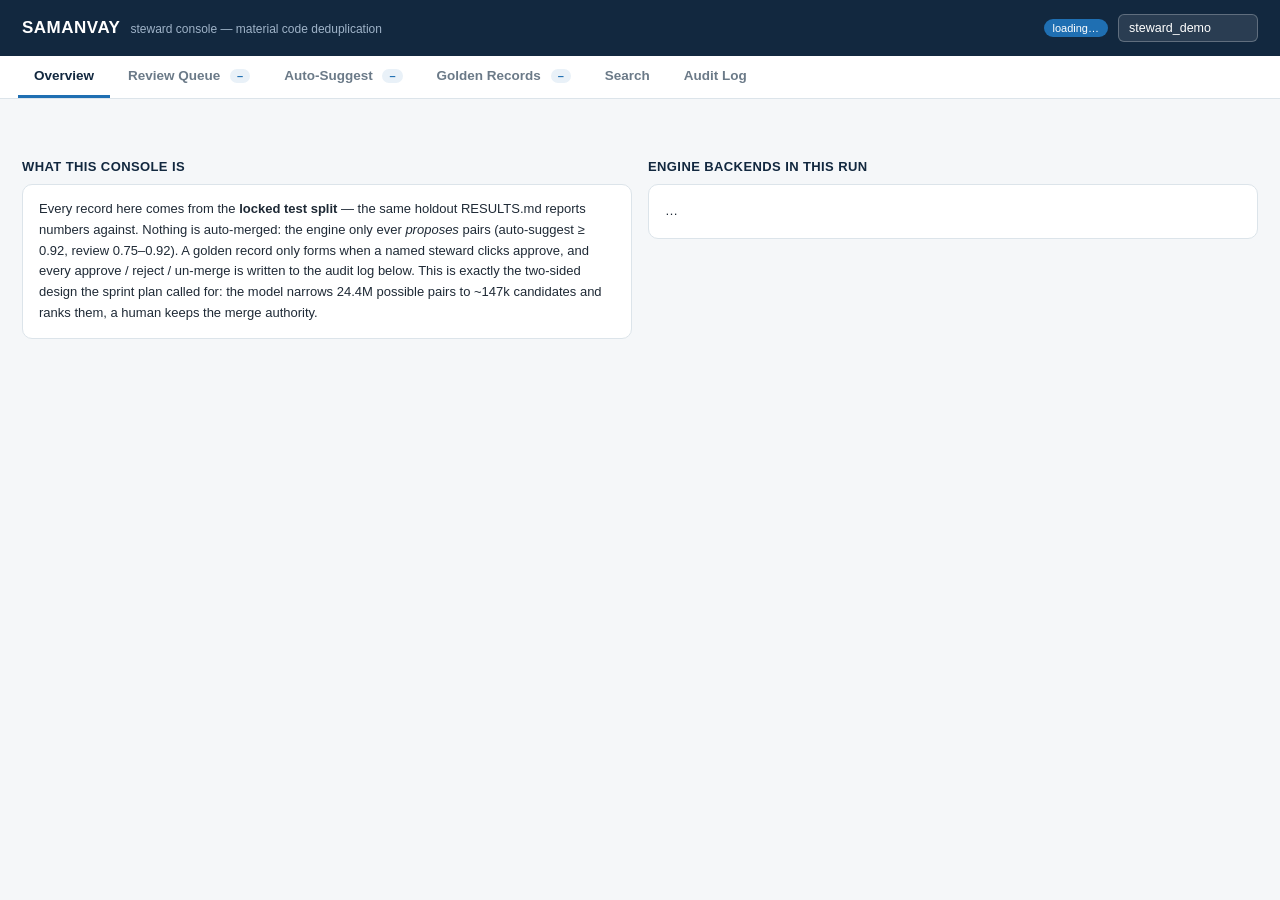
==== api/static/index.html @ e42d10ae "Prototype of AI-Driven Standardization and Harmonization of Material Codes Across CPSEs" ====
<!doctype html>
<html lang="en">
<head>
<meta charset="utf-8">
<meta name="viewport" content="width=device-width, initial-scale=1">
<title>SAMANVAY — Steward Console</title>
<style>
  :root{
    --navy:#12283F; --blue:#1F6FB2; --blue-lt:#E9F1F8;
    --teal:#2A7A87; --teal-lt:#E8F2F3;
    --gold:#C08A2E; --gold-lt:#FAF2E3; --gold-tx:#8A6218;
    --green:#2E7D5B; --green-lt:#E9F3EE;
    --grey:#6B7A88; --grey-lt:#F5F7F9;
    --ink:#1F2A36; --red:#B5473A; --red-lt:#FAEDEB;
    --border:#DCE4EA; --white:#fff;
  }
  *{box-sizing:border-box}
  body{margin:0;background:var(--grey-lt);color:var(--ink);
       font-family:-apple-system,"Segoe UI",Roboto,Helvetica,Arial,sans-serif;font-size:14px}
  header{background:var(--navy);color:#fff;padding:14px 22px;display:flex;
         align-items:center;justify-content:space-between}
  header .brand{display:flex;align-items:baseline;gap:10px}
  header .brand b{font-size:17px;letter-spacing:.5px}
  header .brand span{font-size:12px;color:#9FB3C8}
  header .badge{font-size:11px;background:#1F6FB2;padding:3px 9px;border-radius:10px}
  nav{display:flex;gap:2px;background:#fff;border-bottom:1px solid var(--border);
      padding:0 18px;overflow-x:auto}
  nav button{border:none;background:none;padding:12px 16px;font-size:13.5px;font-weight:600;
             color:var(--grey);cursor:pointer;border-bottom:3px solid transparent;white-space:nowrap}
  nav button.active{color:var(--navy);border-bottom-color:var(--blue)}
  nav button .n{display:inline-block;margin-left:6px;background:var(--blue-lt);color:var(--blue);
                border-radius:9px;padding:1px 7px;font-size:11px;font-weight:700}
  main{padding:20px 22px;max-width:1280px;margin:0 auto}
  .panel{display:none}
  .panel.active{display:block}
  .cards{display:grid;grid-template-columns:repeat(auto-fit,minmax(180px,1fr));gap:12px;margin-bottom:18px}
  .card{background:#fff;border:1px solid var(--border);border-radius:10px;padding:14px 16px}
  .card .k{font-size:11.5px;color:var(--grey);text-transform:uppercase;letter-spacing:.4px;margin-bottom:6px}
  .card .v{font-size:22px;font-weight:700;color:var(--navy)}
  .card .sub{font-size:11.5px;color:var(--grey);margin-top:3px}
  .section-title{font-size:13px;font-weight:700;color:var(--navy);text-transform:uppercase;
                 letter-spacing:.4px;margin:22px 0 10px}
  table{width:100%;border-collapse:collapse;background:#fff;border:1px solid var(--border);
        border-radius:10px;overflow:hidden}
  th{text-align:left;font-size:11px;text-transform:uppercase;color:var(--grey);
     background:var(--grey-lt);padding:9px 12px;border-bottom:1px solid var(--border)}
  td{padding:10px 12px;border-bottom:1px solid var(--border);font-size:13px;vertical-align:top}
  tr:last-child td{border-bottom:none}
  tr:hover td{background:#FAFCFE}
  .mono{font-family:"SF Mono",Consolas,monospace;font-size:12px}
  .pill{display:inline-block;padding:2px 9px;border-radius:9px;font-size:11px;font-weight:700}
  .pill.review{background:var(--gold-lt);color:var(--gold-tx)}
  .pill.auto{background:var(--blue-lt);color:var(--blue)}
  .pill.vetoed{background:var(--red-lt);color:var(--red)}
  .pill.approve{background:var(--green-lt);color:var(--green)}
  .pill.reject{background:var(--red-lt);color:var(--red)}
  .pill.unmerge{background:var(--gold-lt);color:var(--gold-tx)}
  .btn{border:none;border-radius:6px;padding:7px 13px;font-size:12.5px;font-weight:700;
       cursor:pointer;margin-right:6px}
  .btn.approve{background:var(--green);color:#fff}
  .btn.reject{background:var(--red);color:#fff}
  .btn.ghost{background:#fff;border:1px solid var(--border);color:var(--navy)}
  .btn.small{padding:4px 9px;font-size:11.5px}
  .btn:disabled{opacity:.45;cursor:default}
  .row{display:flex;gap:16px;flex-wrap:wrap}
  .col{flex:1;min-width:280px}
  .empty{padding:30px;text-align:center;color:var(--grey);font-size:13px;background:#fff;
         border:1px dashed var(--border);border-radius:10px}
  .searchbar{display:flex;gap:8px;margin-bottom:16px}
  .searchbar input{flex:1;padding:10px 14px;border:1px solid var(--border);border-radius:8px;font-size:14px}
  .searchbar button{padding:10px 18px;border:none;border-radius:8px;background:var(--blue);
                    color:#fff;font-weight:700;cursor:pointer}
  .modal-bg{display:none;position:fixed;inset:0;background:rgba(18,40,63,.45);z-index:50;
            align-items:flex-start;justify-content:center;padding:4vh 16px;overflow-y:auto}
  .modal-bg.open{display:flex}
  .modal{background:#fff;border-radius:12px;max-width:720px;width:100%;padding:22px 26px;margin-top:2vh}
  .modal h3{margin:0 0 4px;color:var(--navy)}
  .modal .close{float:right;cursor:pointer;color:var(--grey);font-size:20px;line-height:1}
  .sig-row{display:flex;justify-content:space-between;padding:6px 0;border-bottom:1px solid var(--border);font-size:13px}
  .attr-row{display:flex;justify-content:space-between;padding:5px 0;font-size:12.5px}
  .attr-row .k{font-family:monospace;color:var(--grey)}
  .attr-row.match .v{color:var(--green)}
  .attr-row.mismatch .v{color:var(--red)}
  .attr-row.unknown .v{color:var(--grey)}
  .desc-pair{background:var(--grey-lt);border-radius:8px;padding:10px 12px;margin:10px 0;font-size:12.5px}
  .desc-pair div{margin:3px 0}
  .toast{position:fixed;bottom:20px;right:20px;background:var(--navy);color:#fff;padding:10px 18px;
         border-radius:8px;font-size:13px;z-index:100;opacity:0;transition:opacity .2s}
  .toast.show{opacity:1}
  .pager{display:flex;gap:8px;justify-content:center;margin-top:12px}
  .note-field{width:100%;padding:8px 10px;border:1px solid var(--border);border-radius:6px;
              font-size:12.5px;margin-top:8px;font-family:inherit}
  .foot{color:var(--grey);font-size:11.5px;margin-top:4px}
  .steward-input{padding:6px 10px;border:1px solid var(--border);border-radius:6px;font-size:12.5px;width:140px}
  .hint{color:var(--grey);font-size:12px;margin-bottom:10px}
</style>
</head>
<body>

<header>
  <div class="brand"><b>SAMANVAY</b><span>steward console — material code deduplication</span></div>
  <div style="display:flex;align-items:center;gap:10px">
    <span class="badge" id="engineBadge">loading…</span>
    <input class="steward-input" id="stewardName" placeholder="your name" value="steward_demo"
           style="background:rgba(255,255,255,.1);border-color:rgba(255,255,255,.25);color:#fff">
  </div>
</header>

<nav>
  <button data-p="overview" class="active">Overview</button>
  <button data-p="queue">Review Queue <span class="n" id="nQueue">–</span></button>
  <button data-p="auto">Auto-Suggest <span class="n" id="nAuto">–</span></button>
  <button data-p="groups">Golden Records <span class="n" id="nGroups">–</span></button>
  <button data-p="search">Search</button>
  <button data-p="audit">Audit Log</button>
</nav>

<main>

  <!-- OVERVIEW -->
  <div class="panel active" id="p-overview">
    <div class="cards" id="overviewCards"></div>
    <div class="row">
      <div class="col">
        <div class="section-title">What this console is</div>
        <div class="card" style="font-size:13px;line-height:1.6">
          Every record here comes from the <b>locked test split</b> — the same holdout
          RESULTS.md reports numbers against. Nothing is auto-merged: the engine only ever
          <i>proposes</i> pairs (auto-suggest ≥ 0.92, review 0.75–0.92). A golden record only
          forms when a named steward clicks approve, and every approve / reject / un-merge is
          written to the audit log below. This is exactly the two-sided design the sprint plan
          called for: the model narrows 24.4M possible pairs to ~147k candidates and ranks them,
          a human keeps the merge authority.
        </div>
      </div>
      <div class="col">
        <div class="section-title">Engine backends in this run</div>
        <div class="card" style="font-size:13px;line-height:1.9" id="engineCard">…</div>
      </div>
    </div>
  </div>

  <!-- QUEUE -->
  <div class="panel" id="p-queue">
    <div class="section-title">Steward review queue — score in the 0.75–0.92 band</div>
    <div class="hint">Sorted highest score first. Approve merges the pair into a golden record; reject marks it a confirmed non-match.</div>
    <div id="queueList"></div>
    <div class="pager"><button class="btn ghost small" id="queueMore">Load more</button></div>
  </div>

  <!-- AUTO SUGGEST -->
  <div class="panel" id="p-auto">
    <div class="section-title">Auto-suggested pairs — score ≥ 0.92</div>
    <div class="hint">Pre-ranked by the engine as high-confidence. Still needs a steward's sign-off before it becomes a golden record — nothing here has merged itself.</div>
    <div id="autoList"></div>
    <div class="pager"><button class="btn ghost small" id="autoMore">Load more</button></div>
  </div>

  <!-- GROUPS -->
  <div class="panel" id="p-groups">
    <div class="section-title">Golden records formed so far</div>
    <div class="hint">Every group here exists only because a steward approved every edge connecting it. Click a member to split it back out (un-merge).</div>
    <div id="groupsList"></div>
  </div>

  <!-- SEARCH -->
  <div class="panel" id="p-search">
    <div class="section-title">Live search — same engine, arbitrary query</div>
    <div class="searchbar">
      <input id="searchInput" placeholder='try "hex bolt 12mm stainless" or "ball valve 2 inch 600"'>
      <button id="searchBtn">Search</button>
    </div>
    <div id="searchMeta" class="hint"></div>
    <div id="searchResults"></div>
  </div>

  <!-- AUDIT -->
  <div class="panel" id="p-audit">
    <div class="section-title">Audit log</div>
    <div class="hint">Append-only. Every approve / reject / un-merge a steward makes, in this session.</div>
    <div id="auditList"></div>
  </div>

</main>

<div class="modal-bg" id="modalBg">
  <div class="modal">
    <span class="close" id="modalClose">&times;</span>
    <div id="modalBody">…</div>
  </div>
</div>
<div class="toast" id="toast"></div>

<script>
const API = '';
let queueOffset = 0, autoOffset = 0;
const PAGE = 15;

function toast(msg){
  const t = document.getElementById('toast');
  t.textContent = msg; t.classList.add('show');
  setTimeout(()=>t.classList.remove('show'), 2200);
}
function steward(){ return document.getElementById('stewardName').value.trim() || 'steward_demo'; }

function switchPanel(name){
  document.querySelectorAll('nav button').forEach(b=>b.classList.toggle('active', b.dataset.p===name));
  document.querySelectorAll('.panel').forEach(p=>p.classList.toggle('active', p.id==='p-'+name));
  if(name==='queue') loadQueue(true);
  if(name==='auto') loadAuto(true);
  if(name==='groups') loadGroups();
  if(name==='audit') loadAudit();
}
document.querySelectorAll('nav button').forEach(b=>b.addEventListener('click', ()=>switchPanel(b.dataset.p)));

async function api(path, opts){
  const r = await fetch(API+path, opts);
  if(!r.ok) throw new Error(await r.text());
  return r.json();
}

function pct(x){ return (x*100).toFixed(1)+'%'; }

// ---------------- overview ----------------
async function loadStats(){
  const s = await api('/api/stats');
  document.getElementById('nQueue').textContent = s.review_queue.remaining;
  document.getElementById('nAuto').textContent = s.auto_suggest_queue.remaining;
  document.getElementById('nGroups').textContent = s.groups_formed;
  document.getElementById('engineBadge').textContent =
    `${s.engine.encoder_backend} · ${s.engine.index_backend} · ${s.engine.fuzzy_backend}`;

  const cards = [
    ['Test-split records', s.records, `${s.pairs_scored.toLocaleString()} candidate pairs scored`],
    ['Auto-suggest queue', s.auto_suggest_queue.remaining, `of ${s.auto_suggest_queue.total} total, ${s.auto_suggest_queue.confirmed_or_rejected} actioned`],
    ['Steward review queue', s.review_queue.remaining, `of ${s.review_queue.total} total, ${s.review_queue.actioned} actioned`],
    ['Golden records formed', s.groups_formed, `${s.records_grouped} records merged so far`],
    ['Vetoed (hard-key conflict)', s.decision_counts.REJECTED_VETO?.toLocaleString() || 0, 'never shown to a steward'],
    ['Operating threshold', s.threshold.chosen, `auto-suggest ≥ ${s.threshold.chosen}, discard < ${s.threshold.t_discard}`],
  ];
  document.getElementById('overviewCards').innerHTML = cards.map(([k,v,sub])=>
    `<div class="card"><div class="k">${k}</div><div class="v">${v}</div><div class="sub">${sub}</div></div>`
  ).join('');

  document.getElementById('engineCard').innerHTML = `
    <div>encoder &nbsp;<b class="mono">${s.engine.encoder_backend}</b></div>
    <div>ANN index &nbsp;<b class="mono">${s.engine.index_backend}</b></div>
    <div>fuzzy match &nbsp;<b class="mono">${s.engine.fuzzy_backend}</b></div>
    <div>reduction ratio &nbsp;<b class="mono">${pct(s.engine.reduction_ratio)}</b> of all possible pairs discarded before scoring</div>
    <div style="margin-top:8px;color:var(--grey);font-size:12px">${s.threshold.justification}</div>
  `;
}

// ---------------- queue / auto-suggest ----------------
function pairCardHTML(it, kind){
  const a = it.record_a, b = it.record_b;
  const pillClass = kind==='auto' ? 'auto' : 'review';
  return `<div class="card" style="margin-bottom:10px" data-a="${it.a}" data-b="${it.b}">
    <div style="display:flex;justify-content:space-between;align-items:center">
      <span class="pill ${pillClass}">${it.decision} · score ${it.score}</span>
      <span class="mono" style="color:var(--grey);font-size:11.5px">coverage ${it.coverage} · cos ${it.cos} · fuz ${it.fuz}</span>
    </div>
    <div class="desc-pair">
      <div><b>${a.cpse}</b> · <span class="mono">${a.legacy_code}</span> — ${a.description}</div>
      <div><b>${b.cpse}</b> · <span class="mono">${b.legacy_code}</span> — ${b.description}</div>
    </div>
    <button class="btn ghost small" onclick="openExplain(${it.a},${it.b})">why?</button>
    <button class="btn approve small" onclick="decide(${it.a},${it.b},'approve','${kind}')">approve</button>
    <button class="btn reject small" onclick="decide(${it.a},${it.b},'reject','${kind}')">reject</button>
  </div>`;
}

async function loadQueue(reset){
  if(reset) queueOffset = 0;
  const d = await api(`/api/queue?limit=${PAGE}&offset=${queueOffset}`);
  const el = document.getElementById('queueList');
  if(reset) el.innerHTML = '';
  if(!d.items.length && reset){ el.innerHTML = '<div class="empty">Queue is empty — every review-band pair has been actioned.</div>'; }
  el.innerHTML += d.items.map(it=>pairCardHTML(it,'queue')).join('');
  queueOffset += d.items.length;
  document.getElementById('queueMore').style.display = d.items.length < PAGE ? 'none':'inline-block';
}
async function loadAuto(reset){
  if(reset) autoOffset = 0;
  const d = await api(`/api/auto-suggest?limit=${PAGE}&offset=${autoOffset}`);
  const el = document.getElementById('autoList');
  if(reset) el.innerHTML = '';
  if(!d.items.length && reset){ el.innerHTML = '<div class="empty">No auto-suggest pairs left to confirm.</div>'; }
  el.innerHTML += d.items.map(it=>pairCardHTML(it,'auto')).join('');
  autoOffset += d.items.length;
  document.getElementById('autoMore').style.display = d.items.length < PAGE ? 'none':'inline-block';
}
document.getElementById('queueMore').addEventListener('click', ()=>loadQueue(false));
document.getElementById('autoMore').addEventListener('click', ()=>loadAuto(false));

async function decide(a,b,action,kind){
  await api(`/api/pair/${a}/${b}/${action}`, {method:'POST', headers:{'Content-Type':'application/json'},
    body: JSON.stringify({steward: steward()})});
  toast(action==='approve' ? `Approved ${a}↔${b} — merged into a golden record` : `Rejected ${a}↔${b}`);
  const card = document.querySelector(`[data-a="${a}"][data-b="${b}"]`);
  if(card) card.remove();
  loadStats();
}

// ---------------- explain modal ----------------
async function openExplain(a,b){
  const x = await api(`/api/pair/${a}/${b}/explain`);
  const verdictClass = v => v==='MATCH'?'match':(v==='MISMATCH'?'mismatch':'unknown');
  const verdictMark = v => v==='MATCH'?'✓':(v==='MISMATCH'?'✕':'?');
  let html = `<h3>${x.vetoed ? 'Match rejected' : 'Match recommendation'}</h3>
    <div class="desc-pair">
      <div><b>${x.a.cpse}</b> · <span class="mono">${x.a.code}</span> — ${x.a.text}</div>
      <div><b>${x.b.cpse}</b> · <span class="mono">${x.b.code}</span> — ${x.b.text}</div>
    </div>
    <div style="font-weight:700;font-size:12px;color:var(--grey);margin-top:14px">SIGNALS</div>`;
  x.signals.forEach(s=>{
    html += `<div class="sig-row"><span>${s.name}</span><span class="mono">${s.value.toFixed(3)} × ${s.weight}</span></div>`;
  });
  html += `<div style="font-weight:700;font-size:12px;color:var(--grey);margin-top:14px">HARD-KEY ATTRIBUTES</div>`;
  if(!x.attributes.length){ html += `<div class="hint">No shared hard-key attributes extracted on either side.</div>`; }
  x.attributes.forEach(at=>{
    const val = at.verdict==='MISMATCH' ? `${at.a ?? '—'} vs ${at.b ?? '—'}` : (at.a ?? at.b ?? '—');
    html += `<div class="attr-row ${verdictClass(at.verdict)}"><span class="k">${verdictMark(at.verdict)} ${at.key}</span><span class="v mono">${val}</span></div>`;
  });
  html += `<div style="margin-top:14px;padding-top:12px;border-top:1px solid var(--border)">
      <div class="sig-row"><span>Coverage</span><span>${x.coverage} hard key(s) known on both sides</span></div>
      <div class="sig-row" style="font-weight:700"><span>Final score</span><span class="mono">${x.score.toFixed(3)}</span></div>
      <div class="sig-row"><span>Decision</span><span class="pill ${x.vetoed?'vetoed':(x.decision==='AUTO_SUGGEST'?'auto':'review')}">${x.decision}</span></div>
    </div>
    <div class="hint" style="margin-top:8px">${x.reason}</div>`;
  if(x.review){
    html += `<div class="hint" style="margin-top:6px">Already actioned: <b>${x.review.action}</b> by ${x.review.steward}${x.review.note?` — "${x.review.note}"`:''}</div>`;
  } else if(!x.vetoed) {
    html += `<div style="margin-top:14px">
      <button class="btn approve" onclick="decide(${a},${b},'approve','modal');closeModal()">approve</button>
      <button class="btn reject" onclick="decide(${a},${b},'reject','modal');closeModal()">reject</button>
    </div>`;
  }
  document.getElementById('modalBody').innerHTML = html;
  document.getElementById('modalBg').classList.add('open');
}
document.getElementById('modalClose').addEventListener('click', closeModal);
document.getElementById('modalBg').addEventListener('click', e=>{ if(e.target.id==='modalBg') closeModal(); });
function closeModal(){ document.getElementById('modalBg').classList.remove('open'); }

// ---------------- groups ----------------
async function loadGroups(){
  const d = await api('/api/groups');
  const el = document.getElementById('groupsList');
  if(!d.groups.length){ el.innerHTML = '<div class="empty">No golden records yet — approve a pair in the Review Queue or Auto-Suggest tab to form the first one.</div>'; return; }
  el.innerHTML = d.groups.map(g=>`
    <div class="card" style="margin-bottom:12px">
      <div style="display:flex;justify-content:space-between;align-items:center">
        <div><span class="pill auto">${g.group_id}</span> <b style="margin-left:8px">${g.category}</b>
             <span class="hint" style="display:inline">· ${g.size} legacy codes across ${g.cpses.join(', ')}</span></div>
      </div>
      <div class="hint" style="margin-top:8px;margin-bottom:2px">CANONICAL DESCRIPTION</div>
      <div class="desc-pair"><div><b>${g.canonical.cpse}</b> · <span class="mono">${g.canonical.legacy_code}</span> — ${g.canonical.description}</div></div>
      <div class="hint" style="margin-top:8px;margin-bottom:2px">MEMBER LEGACY CODES</div>
      <table><tbody>
      ${g.members.map(m=>`<tr>
        <td><b>${m.cpse}</b></td><td class="mono">${m.legacy_code}</td><td>${m.description}${m.is_canonical?' <span class="pill approve" style="margin-left:4px">canonical</span>':''}</td>
        <td style="text-align:right"><button class="btn ghost small" onclick="unmerge('${g.group_id}',${m.record_id})">split out</button></td>
      </tr>`).join('')}
      </tbody></table>
    </div>
  `).join('');
}
async function unmerge(gid, recordId){
  const note = prompt('Reason for un-merging this record (optional):') || '';
  const d = await api(`/api/groups/${gid}/unmerge`, {method:'POST', headers:{'Content-Type':'application/json'},
    body: JSON.stringify({record_id: recordId, steward: steward(), note})});
  toast(`Split record ${recordId} out — ${d.edges_removed} approved edge(s) removed`);
  loadGroups(); loadStats();
}

// ---------------- search ----------------
async function doSearch(){
  const q = document.getElementById('searchInput').value.trim();
  if(!q) return;
  const d = await api('/api/search?q='+encodeURIComponent(q)+'&k=8');
  document.getElementById('searchMeta').innerHTML =
    `normalised → <span class="mono">${d.normalised}</span> &nbsp;·&nbsp; extracted →
     <span class="mono">${JSON.stringify(d.extracted_attrs)}</span>`;
  const el = document.getElementById('searchResults');
  if(!d.results.length){ el.innerHTML = '<div class="empty">No non-vetoed candidates found for this query.</div>'; return; }
  el.innerHTML = `<table><thead><tr><th>Score</th><th>Decision</th><th>CPSE</th><th>Legacy code</th><th>Description</th></tr></thead><tbody>
    ${d.results.map(r=>`<tr>
      <td class="mono">${r.score}</td>
      <td><span class="pill ${r.decision==='AUTO_SUGGEST'?'auto':'review'}">${r.decision}</span></td>
      <td>${r.cpse}</td><td class="mono">${r.legacy_code}</td><td>${r.description}</td>
    </tr>`).join('')}</tbody></table>`;
}
document.getElementById('searchBtn').addEventListener('click', doSearch);
document.getElementById('searchInput').addEventListener('keydown', e=>{ if(e.key==='Enter') doSearch(); });

// ---------------- audit ----------------
async function loadAudit(){
  const d = await api('/api/audit?limit=200');
  const el = document.getElementById('auditList');
  if(!d.items.length){ el.innerHTML = '<div class="empty">No steward actions yet this session.</div>'; return; }
  el.innerHTML = `<table><thead><tr><th>When</th><th>Action</th><th>Steward</th><th>Pair</th><th>Note</th></tr></thead><tbody>
    ${d.items.map(r=>`<tr>
      <td class="hint">${new Date(r.ts*1000).toLocaleTimeString()}</td>
      <td><span class="pill ${r.action}">${r.action}</span></td>
      <td>${r.steward||'—'}</td>
      <td class="mono">${r.record_a} ↔ ${r.record_b}</td>
      <td>${r.detail||''}</td>
    </tr>`).join('')}</tbody></table>`;
}

loadStats();
setInterval(loadStats, 8000);
</script>
</body>
</html>
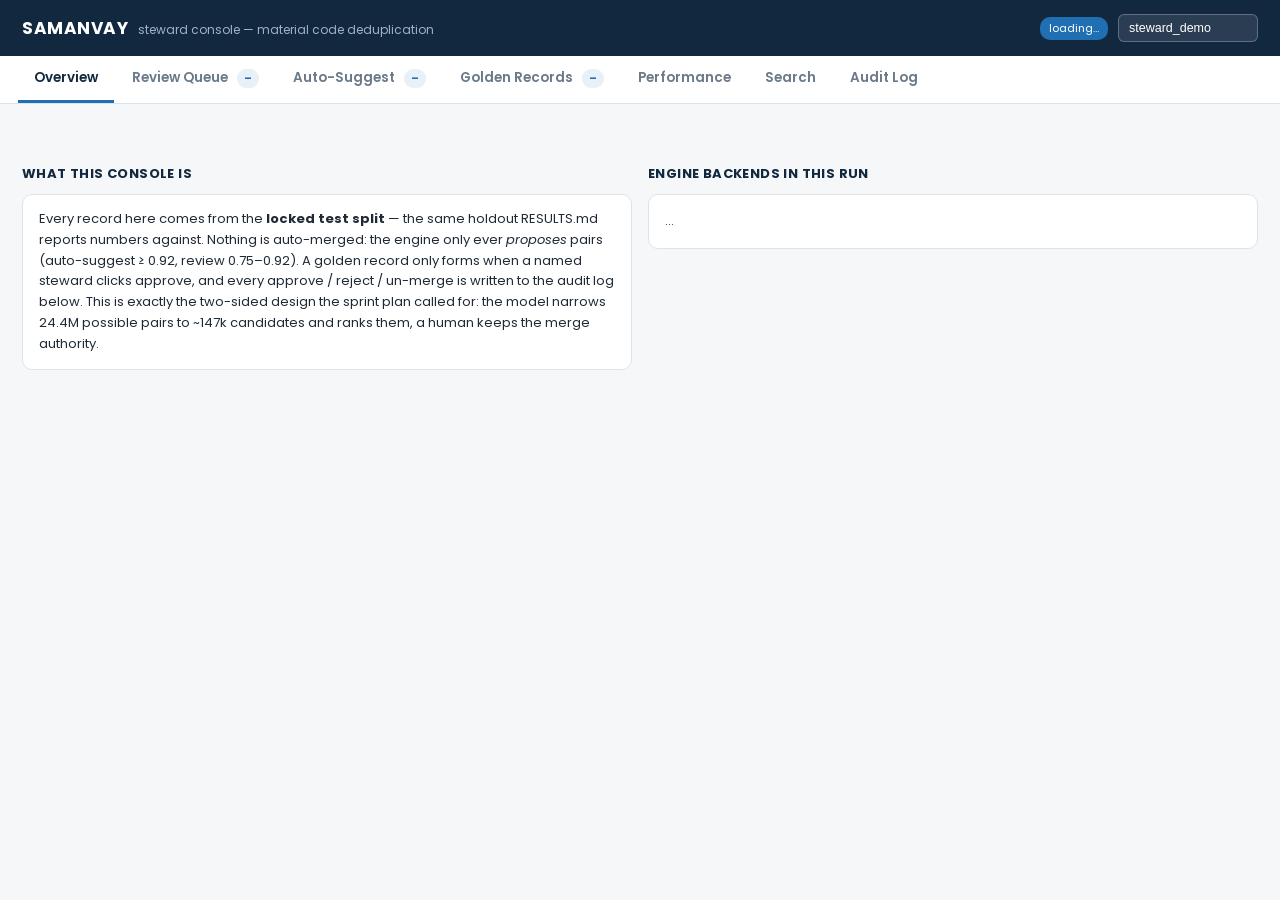
==== commit c2a61998: "Change the theme and challenge mode" ====
--- a/api/static/index.html
+++ b/api/static/index.html
@@ -4,6 +4,10 @@
 <meta charset="utf-8">
 <meta name="viewport" content="width=device-width, initial-scale=1">
 <title>SAMANVAY — Steward Console</title>
+<link rel="icon" href="data:image/svg+xml,%3Csvg xmlns=%27http://www.w3.org/2000/svg%27 viewBox=%270 0 32 32%27%3E%3Crect width=%2732%27 height=%2732%27 rx=%276%27 fill=%27%2312283F%27/%3E%3Ctext x=%2716%27 y=%2723%27 font-family=%27Helvetica,Arial%27 font-size=%2719%27 font-weight=%27bold%27 fill=%27%23FFFFFF%27 text-anchor=%27middle%27%3ES%3C/text%3E%3C/svg%3E">
+<link rel="preconnect" href="https://fonts.googleapis.com">
+<link rel="preconnect" href="https://fonts.gstatic.com" crossorigin>
+<link href="https://fonts.googleapis.com/css2?family=Poppins:wght@400;500;600;700&family=IBM+Plex+Mono:wght@400;500;600&display=swap" rel="stylesheet">
 <style>
   :root{
     --navy:#12283F; --blue:#1F6FB2; --blue-lt:#E9F1F8;
@@ -13,10 +17,12 @@
     --grey:#6B7A88; --grey-lt:#F5F7F9;
     --ink:#1F2A36; --red:#B5473A; --red-lt:#FAEDEB;
     --border:#DCE4EA; --white:#fff;
+    --font-ui:"Poppins",-apple-system,"Segoe UI",Roboto,sans-serif;
+    --font-mono:"IBM Plex Mono","SF Mono",Consolas,monospace;
   }
   *{box-sizing:border-box}
   body{margin:0;background:var(--grey-lt);color:var(--ink);
-       font-family:-apple-system,"Segoe UI",Roboto,Helvetica,Arial,sans-serif;font-size:14px}
+       font-family:var(--font-ui);font-size:14px;-webkit-font-smoothing:antialiased}
   header{background:var(--navy);color:#fff;padding:14px 22px;display:flex;
          align-items:center;justify-content:space-between}
   header .brand{display:flex;align-items:baseline;gap:10px}
@@ -25,7 +31,7 @@
   header .badge{font-size:11px;background:#1F6FB2;padding:3px 9px;border-radius:10px}
   nav{display:flex;gap:2px;background:#fff;border-bottom:1px solid var(--border);
       padding:0 18px;overflow-x:auto}
-  nav button{border:none;background:none;padding:12px 16px;font-size:13.5px;font-weight:600;
+  nav button{border:none;background:none;font-family:var(--font-ui);padding:12px 16px;font-size:13.5px;font-weight:600;
              color:var(--grey);cursor:pointer;border-bottom:3px solid transparent;white-space:nowrap}
   nav button.active{color:var(--navy);border-bottom-color:var(--blue)}
   nav button .n{display:inline-block;margin-left:6px;background:var(--blue-lt);color:var(--blue);
@@ -47,7 +53,7 @@
   td{padding:10px 12px;border-bottom:1px solid var(--border);font-size:13px;vertical-align:top}
   tr:last-child td{border-bottom:none}
   tr:hover td{background:#FAFCFE}
-  .mono{font-family:"SF Mono",Consolas,monospace;font-size:12px}
+  .mono{font-family:var(--font-mono);font-size:12px}
   .pill{display:inline-block;padding:2px 9px;border-radius:9px;font-size:11px;font-weight:700}
   .pill.review{background:var(--gold-lt);color:var(--gold-tx)}
   .pill.auto{background:var(--blue-lt);color:var(--blue)}
@@ -55,7 +61,7 @@
   .pill.approve{background:var(--green-lt);color:var(--green)}
   .pill.reject{background:var(--red-lt);color:var(--red)}
   .pill.unmerge{background:var(--gold-lt);color:var(--gold-tx)}
-  .btn{border:none;border-radius:6px;padding:7px 13px;font-size:12.5px;font-weight:700;
+  .btn{border:none;border-radius:6px;font-family:var(--font-ui);padding:7px 13px;font-size:12.5px;font-weight:700;
        cursor:pointer;margin-right:6px}
   .btn.approve{background:var(--green);color:#fff}
   .btn.reject{background:var(--red);color:#fff}
@@ -111,6 +117,7 @@
   <button data-p="queue">Review Queue <span class="n" id="nQueue">–</span></button>
   <button data-p="auto">Auto-Suggest <span class="n" id="nAuto">–</span></button>
   <button data-p="groups">Golden Records <span class="n" id="nGroups">–</span></button>
+  <button data-p="performance">Performance</button>
   <button data-p="search">Search</button>
   <button data-p="audit">Audit Log</button>
 </nav>
@@ -163,6 +170,37 @@
     <div id="groupsList"></div>
   </div>
 
+  <!-- PERFORMANCE -->
+  <div class="panel" id="p-performance">
+    <div class="section-title">Where the threshold comes from</div>
+    <div class="hint">Every figure below is a measured point from the validation sweep the operating
+      threshold was actually selected on — not a formula, and not the test split.</div>
+    <div class="card">
+      <div style="display:flex;justify-content:space-between;align-items:baseline;margin-bottom:6px">
+        <span style="font-size:12.5px;color:var(--grey)">Auto-suggest threshold</span>
+        <span id="tVal" style="font-size:22px;font-weight:700;color:var(--navy)">0.92</span>
+      </div>
+      <input type="range" id="tSlider" min="0" max="19" step="1" value="12"
+             style="width:100%;accent-color:var(--blue)">
+      <div style="display:flex;justify-content:space-between;font-size:10.5px;color:var(--grey)"
+           class="mono"><span>0.80</span><span>0.90</span><span>0.99</span></div>
+      <div class="cards" id="sweepMetrics" style="margin:16px 0 4px"></div>
+      <div class="hint" id="sweepNote" style="margin:6px 0 0"></div>
+    </div>
+
+    <div class="section-title">What the locked holdout returned</div>
+    <div class="hint">Chosen on validation, then the test split was scored <b>once</b> at that threshold.</div>
+    <div class="cards" id="holdoutCards"></div>
+
+    <div class="section-title">Versus the alternatives, on identical candidate pairs</div>
+    <div class="hint">All five score the same candidate set, each at its own best-F1 point — so this
+      isolates the scorer, not the retrieval.</div>
+    <table id="baselineTable"></table>
+
+    <div class="section-title">What the hard-key veto is worth</div>
+    <table id="vetoTable"></table>
+  </div>
+
   <!-- SEARCH -->
   <div class="panel" id="p-search">
     <div class="section-title">Live search — same engine, arbitrary query</div>
@@ -210,6 +248,7 @@
   if(name==='auto') loadAuto(true);
   if(name==='groups') loadGroups();
   if(name==='audit') loadAudit();
+  if(name==='performance') loadPerformance();
 }
 document.querySelectorAll('nav button').forEach(b=>b.addEventListener('click', ()=>switchPanel(b.dataset.p)));
 
@@ -252,19 +291,37 @@
 }
 
 // ---------------- queue / auto-suggest ----------------
+function bandOf(it){
+  // a pair can clear 0.92 and still be held: the coverage floor caps anything
+  // resting on fewer than two specifications known on both sides
+  if(it.decision === 'REVIEW' && it.score >= 0.92) return 'HELD — THIN EVIDENCE';
+  if(it.score >= 0.92) return 'HIGH confidence';
+  if(it.score >= 0.75) return 'MEDIUM confidence';
+  return 'LOW confidence';
+}
+function inr(v){
+  if(v >= 1e7) return '₹' + (v/1e7).toFixed(2) + ' cr';
+  if(v >= 1e5) return '₹' + (v/1e5).toFixed(2) + ' L';
+  return '₹' + Math.round(v).toLocaleString('en-IN');
+}
 function pairCardHTML(it, kind){
   const a = it.record_a, b = it.record_b;
   const pillClass = kind==='auto' ? 'auto' : 'review';
+  const p = it.priority;
+  const prio = (kind==='queue' && p) ? `<div class="mono" style="color:var(--grey);font-size:11px;margin-top:8px">
+      uncertainty ${(p.uncertainty*100).toFixed(0)}% · evidence ${it.coverage} spec${it.coverage===1?'':'s'} on both sides · value at stake ${inr(p.value_raw)}</div>` : '';
   return `<div class="card" style="margin-bottom:10px" data-a="${it.a}" data-b="${it.b}">
     <div style="display:flex;justify-content:space-between;align-items:center">
       <span class="pill ${pillClass}">${it.decision} · score ${it.score}</span>
-      <span class="mono" style="color:var(--grey);font-size:11.5px">coverage ${it.coverage} · cos ${it.cos} · fuz ${it.fuz}</span>
+      <span class="mono" style="color:var(--grey);font-size:11.5px">${(it.score*100).toFixed(1)}% · ${bandOf(it)}</span>
     </div>
     <div class="desc-pair">
       <div><b>${a.cpse}</b> · <span class="mono">${a.legacy_code}</span> — ${a.description}</div>
       <div><b>${b.cpse}</b> · <span class="mono">${b.legacy_code}</span> — ${b.description}</div>
     </div>
-    <button class="btn ghost small" onclick="openExplain(${it.a},${it.b})">why?</button>
+    ${prio}
+    <div style="margin-top:10px"></div>
+    <button class="btn ghost small" onclick="openExplain(${it.a},${it.b})">Why did SAMANVAY match these?</button>
     <button class="btn approve small" onclick="decide(${it.a},${it.b},'approve','${kind}')">approve</button>
     <button class="btn reject small" onclick="decide(${it.a},${it.b},'reject','${kind}')">reject</button>
   </div>`;
@@ -312,10 +369,18 @@
       <div><b>${x.a.cpse}</b> · <span class="mono">${x.a.code}</span> — ${x.a.text}</div>
       <div><b>${x.b.cpse}</b> · <span class="mono">${x.b.code}</span> — ${x.b.text}</div>
     </div>
-    <div style="font-weight:700;font-size:12px;color:var(--grey);margin-top:14px">SIGNALS</div>`;
+    <div style="display:flex;align-items:baseline;gap:10px;margin-top:12px">
+      <span style="font-size:26px;font-weight:700;color:${x.vetoed?'var(--red)':'var(--navy)'}">${(x.score*100).toFixed(1)}%</span>
+      <span class="pill ${x.vetoed?'vetoed':(x.decision==='AUTO_SUGGEST'?'auto':'review')}">${x.vetoed?'VETOED':x.decision}</span>
+    </div>
+    <div style="font-weight:700;font-size:12px;color:var(--grey);margin-top:14px">SIGNALS AND WHAT EACH CONTRIBUTED</div>
+    <table style="margin-top:6px"><thead><tr><th>Signal</th><th>Result</th><th>Weight</th><th>Contribution</th></tr></thead><tbody>`;
   x.signals.forEach(s=>{
-    html += `<div class="sig-row"><span>${s.name}</span><span class="mono">${s.value.toFixed(3)} × ${s.weight}</span></div>`;
+    html += `<tr><td>${s.name}</td><td class="mono">${(s.value*100).toFixed(1)}%</td>
+      <td class="mono">×${s.weight}</td><td class="mono">+${(s.value*s.weight).toFixed(3)}</td></tr>`;
   });
+  html += `<tr><td colspan="3"><b>Hard-key conflict</b></td>
+    <td class="mono" style="color:${x.vetoed?'var(--red)':'var(--green)'}">${x.vetoed?'DETECTED':'none ✓'}</td></tr></tbody></table>`;
   html += `<div style="font-weight:700;font-size:12px;color:var(--grey);margin-top:14px">HARD-KEY ATTRIBUTES</div>`;
   if(!x.attributes.length){ html += `<div class="hint">No shared hard-key attributes extracted on either side.</div>`; }
   x.attributes.forEach(at=>{
@@ -327,7 +392,11 @@
       <div class="sig-row" style="font-weight:700"><span>Final score</span><span class="mono">${x.score.toFixed(3)}</span></div>
       <div class="sig-row"><span>Decision</span><span class="pill ${x.vetoed?'vetoed':(x.decision==='AUTO_SUGGEST'?'auto':'review')}">${x.decision}</span></div>
     </div>
-    <div class="hint" style="margin-top:8px">${x.reason}</div>`;
+    <div class="card" style="margin-top:12px;background:${x.vetoed?'var(--red-lt)':(x.decision==='AUTO_SUGGEST'?'var(--green-lt)':'var(--gold-lt)')};border:none">
+      <b style="display:block;margin-bottom:3px;color:${x.vetoed?'var(--red)':(x.decision==='AUTO_SUGGEST'?'var(--green)':'var(--gold-tx)')}">
+        ${x.vetoed?'✕ Do not merge':(x.decision==='AUTO_SUGGEST'?'✓ Recommend merge':'⏸ Send to a steward')}</b>
+      <span style="font-size:12.5px">${x.reason}.${x.vetoed?' High textual similarity, but a specification that identifies the part disagrees — the text score is overruled, not averaged away.':''}</span>
+    </div>`;
   if(x.review){
     html += `<div class="hint" style="margin-top:6px">Already actioned: <b>${x.review.action}</b> by ${x.review.steward}${x.review.note?` — "${x.review.note}"`:''}</div>`;
   } else if(!x.vetoed) {
@@ -409,6 +478,61 @@
     </tr>`).join('')}</tbody></table>`;
 }
 
+// ---------------- performance ----------------
+let PERF = null;
+async function loadPerformance(){
+  if(!PERF){
+    try{ PERF = await api('/api/performance'); }
+    catch(e){ document.getElementById('sweepNote').textContent =
+      'No locked holdout run found — run `make demo` first.'; return; }
+    const idx = PERF.sweep.findIndex(r=>Math.abs(r.threshold - PERF.chosen) < 1e-9);
+    document.getElementById('tSlider').value = idx >= 0 ? idx : 12;
+    document.getElementById('tSlider').addEventListener('input', renderSweep);
+  }
+  renderSweep();
+
+  const lc = PERF.holdout.layer_c, la = PERF.holdout.layer_a, hn = PERF.holdout.hard_negatives;
+  document.getElementById('holdoutCards').innerHTML = [
+    ['Auto-suggest precision', pct(lc.auto_suggest_precision), lc.false_merges_proposed+' wrong of '+lc.auto_suggest_pairs.toLocaleString()],
+    ['Coverage', pct(lc.coverage), 'of true duplicates in the split'],
+    ['Recall @ 20', pct(la.recall_at_20), 'true pairs that reached the scorer'],
+    ['Records needing a human', pct(lc.pct_records_needing_review), lc.records_needing_review.toLocaleString()+' of '+lc.records.toLocaleString()],
+    ['Run once, on', PERF.holdout.run_at.slice(0,10), 'at threshold '+PERF.holdout.threshold],
+  ].map(([k,v,sub])=>`<div class="card"><div class="k">${k}</div><div class="v">${v}</div><div class="sub">${sub}</div></div>`).join('');
+
+  document.getElementById('baselineTable').innerHTML =
+    `<thead><tr><th>Method</th><th>Operating point</th><th>Precision</th><th>Recall</th><th>F1</th></tr></thead><tbody>` +
+    Object.entries(PERF.holdout.layer_b).map(([name,m])=>
+      `<tr style="${/SAMANVAY/.test(name)?'background:var(--blue-lt);font-weight:600':''}">
+        <td>${name}</td><td class="mono">${m.t.toFixed(2)}</td><td class="mono">${pct(m.precision)}</td>
+        <td class="mono">${pct(m.recall)}</td><td class="mono">${m.f1.toFixed(4)}</td></tr>`).join('') + '</tbody>';
+
+  document.getElementById('vetoTable').innerHTML =
+    `<thead><tr><th>Planted hard negatives — one specification apart, near-identical text</th><th>Result</th></tr></thead><tbody>
+     <tr><td>Reached the scorer</td><td class="mono">${hn.reached_scorer} of ${hn.hard_negatives}</td></tr>
+     <tr><td>Rejected by SAMANVAY</td><td class="mono">${pct(hn.rejection_rate)}</td></tr>
+     <tr><td>Rejected with the veto switched off</td><td class="mono">${pct(hn.rejection_rate_without_veto)}</td></tr>
+     <tr><td>Would have been merged without the veto</td><td class="mono">${hn.would_pass_without_veto}</td></tr></tbody>`;
+}
+function renderSweep(){
+  const row = PERF.sweep[+document.getElementById('tSlider').value];
+  const chosen = Math.abs(row.threshold - PERF.chosen) < 1e-9;
+  document.getElementById('tVal').textContent = row.threshold.toFixed(2);
+  document.getElementById('sweepMetrics').innerHTML = [
+    ['Auto-suggest precision', pct(row.auto_precision)],
+    ['Coverage', pct(row.coverage)],
+    ['Pairs auto-suggested', row.auto_pairs.toLocaleString()],
+    ['Wrong merges proposed', row.false_merges.toLocaleString()],
+    ['Records sent to a human', pct(row.pct_review)],
+  ].map(([k,v])=>`<div class="card"><div class="k">${k}</div><div class="v">${v}</div></div>`).join('');
+  const need = PERF.floor + PERF.margin;
+  document.getElementById('sweepNote').innerHTML = chosen
+    ? `<b style="color:var(--navy)">This is the chosen operating point.</b> ${PERF.justification}`
+    : (row.auto_precision >= need
+      ? `At ${row.threshold.toFixed(2)} validation precision clears the ${need.toFixed(2)} bar, but it is not the lowest threshold that does — and a higher cut buys precision by giving up coverage.`
+      : `At ${row.threshold.toFixed(2)} validation precision is ${pct(row.auto_precision)}, under the ${need.toFixed(2)} bar (${PERF.floor} target + ${PERF.margin} headroom for the validation-to-test gap). Selecting here would propose ${row.false_merges.toLocaleString()} wrong merges on validation alone.`);
+}
+
 loadStats();
 setInterval(loadStats, 8000);
 </script>
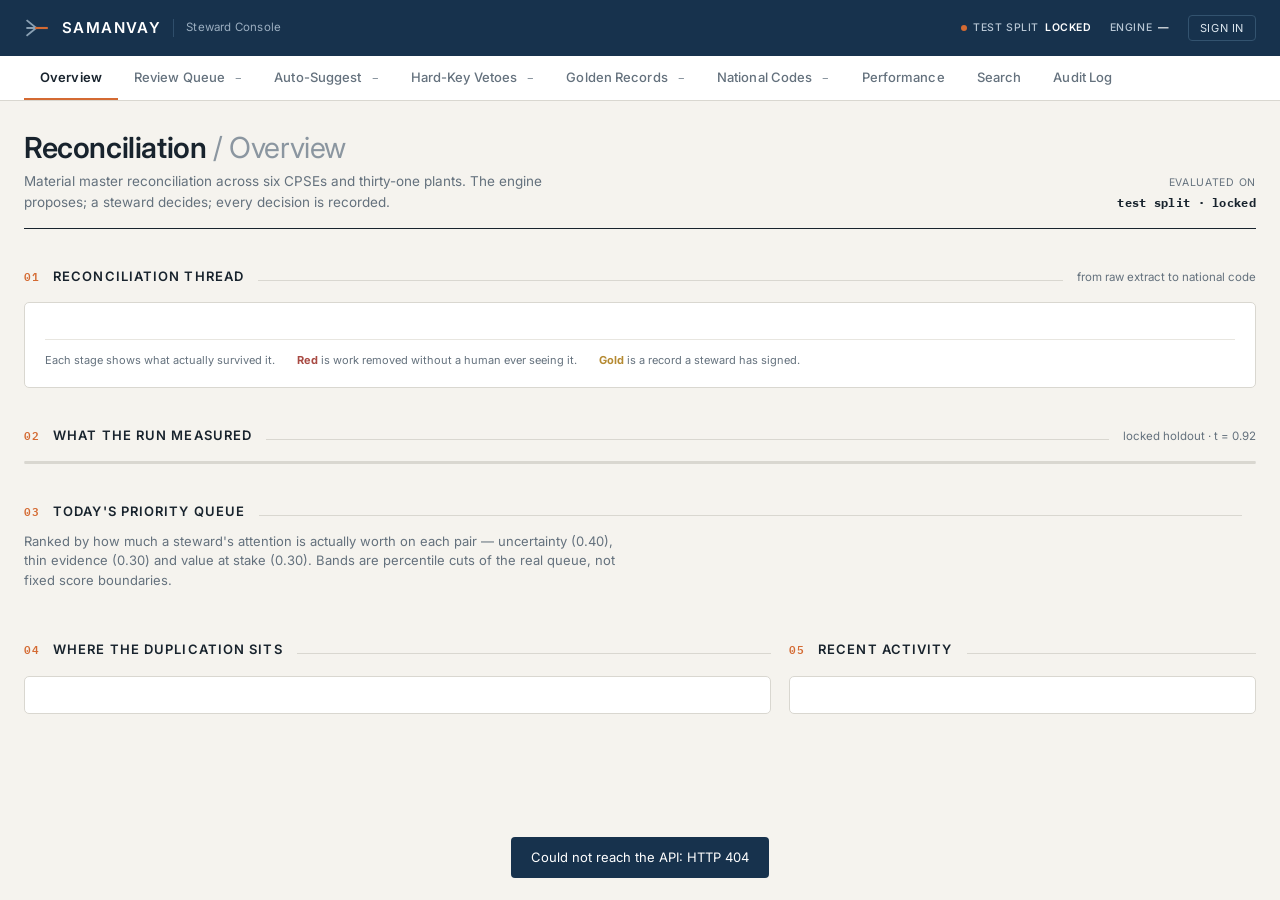
==== commit b1e4e4de: "Add api files" ====
--- a/api/static/index.html
+++ b/api/static/index.html
@@ -4,119 +4,370 @@
 <meta charset="utf-8">
 <meta name="viewport" content="width=device-width, initial-scale=1">
 <title>SAMANVAY — Steward Console</title>
-<link rel="icon" href="data:image/svg+xml,%3Csvg xmlns=%27http://www.w3.org/2000/svg%27 viewBox=%270 0 32 32%27%3E%3Crect width=%2732%27 height=%2732%27 rx=%276%27 fill=%27%2312283F%27/%3E%3Ctext x=%2716%27 y=%2723%27 font-family=%27Helvetica,Arial%27 font-size=%2719%27 font-weight=%27bold%27 fill=%27%23FFFFFF%27 text-anchor=%27middle%27%3ES%3C/text%3E%3C/svg%3E">
+<link rel="icon" href="data:image/svg+xml,%3Csvg xmlns='http://www.w3.org/2000/svg' viewBox='0 0 32 32'%3E%3Crect width='32' height='32' fill='%2317324D'/%3E%3Cpath d='M5 8 L15 16 M5 24 L15 16 M5 16 L15 16' stroke='%238AA0B3' stroke-width='2.4' fill='none'/%3E%3Cpath d='M15 16 L27 16' stroke='%23D46A32' stroke-width='2.8'/%3E%3C/svg%3E">
 <link rel="preconnect" href="https://fonts.googleapis.com">
 <link rel="preconnect" href="https://fonts.gstatic.com" crossorigin>
-<link href="https://fonts.googleapis.com/css2?family=Poppins:wght@400;500;600;700&family=IBM+Plex+Mono:wght@400;500;600&display=swap" rel="stylesheet">
+<link href="https://fonts.googleapis.com/css2?family=Inter:wght@400;500;600;700&family=IBM+Plex+Mono:wght@400;500;600&display=swap" rel="stylesheet">
 <style>
-  :root{
-    --navy:#12283F; --blue:#1F6FB2; --blue-lt:#E9F1F8;
-    --teal:#2A7A87; --teal-lt:#E8F2F3;
-    --gold:#C08A2E; --gold-lt:#FAF2E3; --gold-tx:#8A6218;
-    --green:#2E7D5B; --green-lt:#E9F3EE;
-    --grey:#6B7A88; --grey-lt:#F5F7F9;
-    --ink:#1F2A36; --red:#B5473A; --red-lt:#FAEDEB;
-    --border:#DCE4EA; --white:#fff;
-    --font-ui:"Poppins",-apple-system,"Segoe UI",Roboto,sans-serif;
-    --font-mono:"IBM Plex Mono","SF Mono",Consolas,monospace;
-  }
-  *{box-sizing:border-box}
-  body{margin:0;background:var(--grey-lt);color:var(--ink);
-       font-family:var(--font-ui);font-size:14px;-webkit-font-smoothing:antialiased}
-  header{background:var(--navy);color:#fff;padding:14px 22px;display:flex;
-         align-items:center;justify-content:space-between}
-  header .brand{display:flex;align-items:baseline;gap:10px}
-  header .brand b{font-size:17px;letter-spacing:.5px}
-  header .brand span{font-size:12px;color:#9FB3C8}
-  header .badge{font-size:11px;background:#1F6FB2;padding:3px 9px;border-radius:10px}
-  nav{display:flex;gap:2px;background:#fff;border-bottom:1px solid var(--border);
-      padding:0 18px;overflow-x:auto}
-  nav button{border:none;background:none;font-family:var(--font-ui);padding:12px 16px;font-size:13.5px;font-weight:600;
-             color:var(--grey);cursor:pointer;border-bottom:3px solid transparent;white-space:nowrap}
-  nav button.active{color:var(--navy);border-bottom-color:var(--blue)}
-  nav button .n{display:inline-block;margin-left:6px;background:var(--blue-lt);color:var(--blue);
-                border-radius:9px;padding:1px 7px;font-size:11px;font-weight:700}
-  main{padding:20px 22px;max-width:1280px;margin:0 auto}
-  .panel{display:none}
-  .panel.active{display:block}
-  .cards{display:grid;grid-template-columns:repeat(auto-fit,minmax(180px,1fr));gap:12px;margin-bottom:18px}
-  .card{background:#fff;border:1px solid var(--border);border-radius:10px;padding:14px 16px}
-  .card .k{font-size:11.5px;color:var(--grey);text-transform:uppercase;letter-spacing:.4px;margin-bottom:6px}
-  .card .v{font-size:22px;font-weight:700;color:var(--navy)}
-  .card .sub{font-size:11.5px;color:var(--grey);margin-top:3px}
-  .section-title{font-size:13px;font-weight:700;color:var(--navy);text-transform:uppercase;
-                 letter-spacing:.4px;margin:22px 0 10px}
-  table{width:100%;border-collapse:collapse;background:#fff;border:1px solid var(--border);
-        border-radius:10px;overflow:hidden}
-  th{text-align:left;font-size:11px;text-transform:uppercase;color:var(--grey);
-     background:var(--grey-lt);padding:9px 12px;border-bottom:1px solid var(--border)}
-  td{padding:10px 12px;border-bottom:1px solid var(--border);font-size:13px;vertical-align:top}
-  tr:last-child td{border-bottom:none}
-  tr:hover td{background:#FAFCFE}
-  .mono{font-family:var(--font-mono);font-size:12px}
-  .pill{display:inline-block;padding:2px 9px;border-radius:9px;font-size:11px;font-weight:700}
-  .pill.review{background:var(--gold-lt);color:var(--gold-tx)}
-  .pill.auto{background:var(--blue-lt);color:var(--blue)}
-  .pill.vetoed{background:var(--red-lt);color:var(--red)}
-  .pill.approve{background:var(--green-lt);color:var(--green)}
-  .pill.reject{background:var(--red-lt);color:var(--red)}
-  .pill.unmerge{background:var(--gold-lt);color:var(--gold-tx)}
-  .btn{border:none;border-radius:6px;font-family:var(--font-ui);padding:7px 13px;font-size:12.5px;font-weight:700;
-       cursor:pointer;margin-right:6px}
-  .btn.approve{background:var(--green);color:#fff}
-  .btn.reject{background:var(--red);color:#fff}
-  .btn.ghost{background:#fff;border:1px solid var(--border);color:var(--navy)}
-  .btn.small{padding:4px 9px;font-size:11.5px}
-  .btn:disabled{opacity:.45;cursor:default}
-  .row{display:flex;gap:16px;flex-wrap:wrap}
-  .col{flex:1;min-width:280px}
-  .empty{padding:30px;text-align:center;color:var(--grey);font-size:13px;background:#fff;
-         border:1px dashed var(--border);border-radius:10px}
-  .searchbar{display:flex;gap:8px;margin-bottom:16px}
-  .searchbar input{flex:1;padding:10px 14px;border:1px solid var(--border);border-radius:8px;font-size:14px}
-  .searchbar button{padding:10px 18px;border:none;border-radius:8px;background:var(--blue);
-                    color:#fff;font-weight:700;cursor:pointer}
-  .modal-bg{display:none;position:fixed;inset:0;background:rgba(18,40,63,.45);z-index:50;
-            align-items:flex-start;justify-content:center;padding:4vh 16px;overflow-y:auto}
-  .modal-bg.open{display:flex}
-  .modal{background:#fff;border-radius:12px;max-width:720px;width:100%;padding:22px 26px;margin-top:2vh}
-  .modal h3{margin:0 0 4px;color:var(--navy)}
-  .modal .close{float:right;cursor:pointer;color:var(--grey);font-size:20px;line-height:1}
-  .sig-row{display:flex;justify-content:space-between;padding:6px 0;border-bottom:1px solid var(--border);font-size:13px}
-  .attr-row{display:flex;justify-content:space-between;padding:5px 0;font-size:12.5px}
-  .attr-row .k{font-family:monospace;color:var(--grey)}
-  .attr-row.match .v{color:var(--green)}
-  .attr-row.mismatch .v{color:var(--red)}
-  .attr-row.unknown .v{color:var(--grey)}
-  .desc-pair{background:var(--grey-lt);border-radius:8px;padding:10px 12px;margin:10px 0;font-size:12.5px}
-  .desc-pair div{margin:3px 0}
-  .toast{position:fixed;bottom:20px;right:20px;background:var(--navy);color:#fff;padding:10px 18px;
-         border-radius:8px;font-size:13px;z-index:100;opacity:0;transition:opacity .2s}
-  .toast.show{opacity:1}
-  .pager{display:flex;gap:8px;justify-content:center;margin-top:12px}
-  .note-field{width:100%;padding:8px 10px;border:1px solid var(--border);border-radius:6px;
-              font-size:12.5px;margin-top:8px;font-family:inherit}
-  .foot{color:var(--grey);font-size:11.5px;margin-top:4px}
-  .steward-input{padding:6px 10px;border:1px solid var(--border);border-radius:6px;font-size:12.5px;width:140px}
-  .hint{color:var(--grey);font-size:12px;margin-bottom:10px}
+/* ===========================================================================
+   SAMANVAY — Industrial Editorial
+   A material-master reconciliation console. The visual language is technical
+   documentation, not consumer software: thin rules, restrained colour, mono
+   for anything a person would read aloud as a code or a measurement.
+   Colour is never the only carrier of status — every state also has a glyph.
+   =========================================================================== */
+:root{
+  --paper:#F5F3EE; --surface:#FFFFFF;
+  --ink:#18232D; --ink-2:#64717D; --ink-3:#8B96A0;
+  --navy:#17324D; --navy-2:#29455D;
+  --orange:#D46A32; --orange-wash:#FBF0E9;
+  --green:#3F7058; --green-wash:#EDF3F0;
+  --amber:#B8862D; --amber-wash:#FAF4E8;
+  --red:#A84A43; --red-wash:#F9EDEC;
+  --gold:#B58A32; --gold-wash:#FAF5E9;
+  --border:#D9D7D0; --border-2:#E8E6E0;
+  --ui:"Inter",-apple-system,"Segoe UI",Roboto,sans-serif;
+  --mono:"IBM Plex Mono","SF Mono",Menlo,Consolas,monospace;
+}
+*{box-sizing:border-box}
+html,body{margin:0;padding:0}
+body{background:var(--paper);color:var(--ink);font-family:var(--ui);font-size:14px;
+     line-height:1.5;-webkit-font-smoothing:antialiased}
+a{color:var(--navy)}
+:focus-visible{outline:2px solid var(--orange);outline-offset:2px}
+
+/* ---- header ------------------------------------------------------------ */
+header{background:var(--navy);color:#fff;display:flex;align-items:center;
+       justify-content:space-between;padding:0 24px;height:56px;position:sticky;top:0;z-index:40}
+.brand{display:flex;align-items:center;gap:12px}
+.brand svg{display:block}
+.brand .wordmark{font-size:15px;font-weight:600;letter-spacing:1.4px}
+.brand .sub{font-size:11.5px;color:#9BAEC0;border-left:1px solid #2F4E6B;padding-left:12px;
+            letter-spacing:.2px}
+.hdr-right{display:flex;align-items:center;gap:18px;font-size:11.5px}
+.hdr-item{display:flex;align-items:center;gap:6px;color:#B7C6D4;letter-spacing:.6px;
+          text-transform:uppercase;font-size:10.5px;font-weight:500}
+.hdr-item b{color:#fff;font-weight:600}
+.dot{width:6px;height:6px;border-radius:50%;display:inline-block}
+.dot.ok{background:var(--orange)}
+.dot.idle{background:#5C7083}
+.hdr-btn{background:none;border:1px solid #33536F;color:#DCE6EE;font-family:var(--ui);
+         font-size:11px;letter-spacing:.6px;text-transform:uppercase;padding:5px 11px;
+         border-radius:4px;cursor:pointer}
+.hdr-btn:hover{border-color:var(--orange);color:#fff}
+
+/* ---- navigation -------------------------------------------------------- */
+nav{background:var(--surface);border-bottom:1px solid var(--border);padding:0 24px;
+    display:flex;gap:0;overflow-x:auto;position:sticky;top:56px;z-index:39}
+nav button{border:none;background:none;font-family:var(--ui);font-size:13px;font-weight:500;
+           color:var(--ink-2);padding:13px 16px;cursor:pointer;white-space:nowrap;
+           border-bottom:2px solid transparent;letter-spacing:.1px}
+nav button:hover{color:var(--ink)}
+nav button.active{color:var(--ink);font-weight:600;border-bottom-color:var(--orange)}
+nav button .n{font-family:var(--mono);font-size:11px;color:var(--ink-3);margin-left:7px}
+nav button.active .n{color:var(--orange)}
+
+main{max-width:1320px;margin:0 auto;padding:0 24px 72px}
+.panel{display:none}
+.panel.active{display:block}
+
+/* ---- editorial structure ----------------------------------------------- */
+.page-head{display:flex;justify-content:space-between;align-items:flex-end;
+           padding:30px 0 16px;border-bottom:1px solid var(--ink);margin-bottom:26px;gap:24px}
+.page-head h1{margin:0;font-size:29px;font-weight:600;letter-spacing:-.4px;line-height:1.15}
+.page-head h1 .thin{color:var(--ink-3);font-weight:400}
+.page-head p{margin:7px 0 0;color:var(--ink-2);font-size:13.5px;max-width:64ch}
+.page-head .aside{text-align:right;font-size:10.5px;text-transform:uppercase;
+                  letter-spacing:.7px;color:var(--ink-2);white-space:nowrap}
+.page-head .aside b{display:block;font-family:var(--mono);font-size:12px;color:var(--ink);
+                    letter-spacing:.3px;margin-top:3px;text-transform:none}
+
+.rule{display:flex;align-items:baseline;gap:14px;margin:38px 0 16px}
+.rule .num{font-family:var(--mono);font-size:11px;color:var(--orange);font-weight:600;
+           letter-spacing:.5px}
+.rule h2{margin:0;font-size:13px;font-weight:600;text-transform:uppercase;letter-spacing:1.1px;
+         color:var(--ink);white-space:nowrap}
+.rule .line{flex:1;height:1px;background:var(--border)}
+.rule .meta{font-size:11.5px;color:var(--ink-2);white-space:nowrap}
+.lede{color:var(--ink-2);font-size:13px;margin:-6px 0 16px;max-width:76ch}
+
+/* ---- reconciliation thread (the signature) ----------------------------- */
+.thread{background:var(--surface);border:1px solid var(--border);border-radius:5px;
+        padding:22px 20px 18px;overflow-x:auto}
+.thread-rail{display:flex;align-items:stretch;min-width:900px}
+.stage{flex:1;position:relative;padding:0 4px}
+.stage .cap{font-size:9.5px;letter-spacing:.9px;text-transform:uppercase;color:var(--ink-2);
+            font-weight:600;margin-bottom:9px;height:24px}
+.stage .val{font-family:var(--mono);font-size:19px;font-weight:600;color:var(--ink);
+            letter-spacing:-.3px}
+.stage .note{font-size:10.5px;color:var(--ink-3);margin-top:3px;line-height:1.35;min-height:28px}
+.stage .bar{height:2px;background:var(--border);margin:12px 0 0;position:relative}
+.stage .bar::after{content:'';position:absolute;left:0;top:-3px;width:8px;height:8px;
+                   background:var(--surface);border:2px solid var(--navy);border-radius:50%}
+.stage.accent .bar::after{border-color:var(--orange);background:var(--orange)}
+.stage.accent .val{color:var(--orange)}
+.stage.drop .val{color:var(--red)}
+.stage.terminal .val{color:var(--gold)}
+.thread-legend{display:flex;gap:22px;margin-top:14px;padding-top:12px;
+               border-top:1px solid var(--border-2);font-size:11px;color:var(--ink-2);
+               flex-wrap:wrap}
+
+/* ---- metrics ------------------------------------------------------------ */
+.metric-lead{display:grid;grid-template-columns:1.15fr 1fr 1fr;gap:0;
+             border:1px solid var(--border);background:var(--surface);border-radius:5px}
+.metric-lead > div{padding:20px 22px;border-right:1px solid var(--border-2)}
+.metric-lead > div:last-child{border-right:none}
+.m-cap{font-size:10px;letter-spacing:.9px;text-transform:uppercase;color:var(--ink-2);
+       font-weight:600}
+.m-val{font-family:var(--mono);font-size:36px;font-weight:600;letter-spacing:-1.2px;
+       color:var(--ink);line-height:1.1;margin:8px 0 4px}
+.m-val.sm{font-size:27px}
+.m-sub{font-size:12px;color:var(--ink-2);line-height:1.45}
+.m-sub .mono{font-family:var(--mono);font-size:11.5px}
+.metric-row{display:grid;grid-template-columns:repeat(4,1fr);gap:0;margin-top:-1px;
+            border:1px solid var(--border);background:var(--surface);border-radius:5px}
+.metric-row > div{padding:16px 18px;border-right:1px solid var(--border-2)}
+.metric-row > div:last-child{border-right:none}
+.metric-row .m-val{font-size:23px;margin:6px 0 3px}
+
+/* ---- priority bands ----------------------------------------------------- */
+.bands{display:grid;grid-template-columns:repeat(4,1fr);gap:12px}
+.band{background:var(--surface);border:1px solid var(--border);border-left:3px solid var(--ink-3);
+      border-radius:4px;padding:15px 16px;cursor:pointer;text-align:left;font-family:var(--ui);
+      display:block;width:100%}
+.band:hover{border-color:var(--ink-3);background:#FCFBF9}
+.band.critical{border-left-color:var(--red)}
+.band.high{border-left-color:var(--amber)}
+.band.medium{border-left-color:var(--navy-2)}
+.band.low{border-left-color:var(--ink-3)}
+.band .bname{font-size:10.5px;letter-spacing:.9px;font-weight:700;text-transform:uppercase}
+.band.critical .bname{color:var(--red)} .band.high .bname{color:var(--amber)}
+.band.medium .bname{color:var(--navy-2)} .band.low .bname{color:var(--ink-2)}
+.band .bn{font-family:var(--mono);font-size:26px;font-weight:600;margin:6px 0 2px;color:var(--ink)}
+.band .bnote{font-size:11.5px;color:var(--ink-2);line-height:1.4}
+.band .track{height:2px;background:var(--border-2);margin-top:11px}
+.band .track i{display:block;height:2px;background:var(--ink-3)}
+.band.critical .track i{background:var(--red)}
+.band.high .track i{background:var(--amber)}
+.band.medium .track i{background:var(--navy-2)}
+
+/* ---- generic surfaces --------------------------------------------------- */
+.sheet{background:var(--surface);border:1px solid var(--border);border-radius:5px}
+.pad{padding:18px 20px}
+.split2{display:grid;grid-template-columns:1fr 1fr;gap:18px}
+.split-2-1{display:grid;grid-template-columns:1.6fr 1fr;gap:18px}
+@media (max-width:1080px){.split2,.split-2-1{grid-template-columns:1fr}
+  .metric-lead,.metric-row{grid-template-columns:1fr 1fr}
+  .bands{grid-template-columns:1fr 1fr}}
+@media (max-width:640px){.metric-lead,.metric-row,.bands{grid-template-columns:1fr}}
+
+table{width:100%;border-collapse:collapse;background:var(--surface);
+      border:1px solid var(--border);border-radius:5px;overflow:hidden}
+th{text-align:left;font-size:10px;letter-spacing:.8px;text-transform:uppercase;
+   color:var(--ink-2);font-weight:600;padding:10px 14px;background:#FBFAF7;
+   border-bottom:1px solid var(--border)}
+td{padding:11px 14px;border-bottom:1px solid var(--border-2);font-size:13px;vertical-align:top}
+tr:last-child td{border-bottom:none}
+tbody tr:hover td{background:#FCFBF9}
+.mono{font-family:var(--mono);font-size:12px;letter-spacing:-.1px}
+
+.tag{display:inline-block;font-size:10px;font-weight:600;letter-spacing:.6px;
+     text-transform:uppercase;padding:2px 7px;border-radius:3px;border:1px solid transparent}
+.tag.cpse{background:#F1EFE9;color:var(--navy);border-color:var(--border)}
+.tag.plant{background:none;color:var(--ink-2);border-color:var(--border);font-weight:500;
+           text-transform:none;letter-spacing:0;font-family:var(--mono);font-size:10.5px}
+.tag.intra{background:var(--orange-wash);color:var(--orange);border-color:#EFD6C6}
+.tag.inter{background:#F1EFE9;color:var(--ink-2);border-color:var(--border)}
+.tag.critical{background:var(--red-wash);color:var(--red);border-color:#EED9D7}
+.tag.high{background:var(--amber-wash);color:var(--amber);border-color:#EEE3CB}
+.tag.medium{background:#EDF1F5;color:var(--navy-2);border-color:#DAE2EA}
+.tag.low{background:#F1EFE9;color:var(--ink-2);border-color:var(--border)}
+.tag.ok{background:var(--green-wash);color:var(--green);border-color:#D6E4DC}
+.tag.warn{background:var(--amber-wash);color:var(--amber);border-color:#EEE3CB}
+.tag.bad{background:var(--red-wash);color:var(--red);border-color:#EED9D7}
+.tag.gold{background:var(--gold-wash);color:var(--gold);border-color:#EDE0C4}
+
+.btn{font-family:var(--ui);font-size:12.5px;font-weight:600;padding:8px 15px;border-radius:4px;
+     border:1px solid var(--navy);background:var(--navy);color:#fff;cursor:pointer;
+     letter-spacing:.2px}
+.btn:hover{background:var(--navy-2)}
+.btn.ghost{background:var(--surface);color:var(--ink);border-color:var(--border)}
+.btn.ghost:hover{border-color:var(--ink-3);background:#FCFBF9}
+.btn.accept{background:var(--green);border-color:var(--green)}
+.btn.accept:hover{filter:brightness(1.08)}
+.btn.reject{background:var(--surface);color:var(--red);border-color:#E0C4C1}
+.btn.reject:hover{background:var(--red-wash)}
+.btn.sm{font-size:11.5px;padding:5px 11px}
+.btn:disabled{opacity:.45;cursor:default}
+
+.field{font-family:var(--ui);font-size:13px;padding:8px 11px;border:1px solid var(--border);
+       border-radius:4px;background:var(--surface);color:var(--ink)}
+.field:focus{border-color:var(--navy)}
+.filters{display:flex;gap:10px;flex-wrap:wrap;align-items:center;margin-bottom:16px}
+.filters .grow{flex:1;min-width:220px}
+.seg{display:inline-flex;border:1px solid var(--border);border-radius:4px;overflow:hidden}
+.seg button{border:none;background:var(--surface);font-family:var(--ui);font-size:11.5px;
+            font-weight:500;color:var(--ink-2);padding:7px 12px;cursor:pointer;
+            border-right:1px solid var(--border)}
+.seg button:last-child{border-right:none}
+.seg button.on{background:var(--navy);color:#fff;font-weight:600}
+
+/* ---- queue rows --------------------------------------------------------- */
+.qrow{background:var(--surface);border:1px solid var(--border);border-left:3px solid var(--ink-3);
+      border-radius:4px;margin-bottom:10px;display:grid;
+      grid-template-columns:1fr auto;gap:18px;padding:14px 16px;align-items:center}
+.qrow.critical{border-left-color:var(--red)} .qrow.high{border-left-color:var(--amber)}
+.qrow.medium{border-left-color:var(--navy-2)} .qrow.low{border-left-color:var(--ink-3)}
+.qrow:hover{background:#FCFBF9}
+.qmeta{display:flex;gap:8px;align-items:center;flex-wrap:wrap;margin-bottom:9px}
+.recline{display:grid;grid-template-columns:auto 1fr;gap:10px;align-items:baseline;
+         padding:3px 0;font-size:13px}
+.recline .who{display:flex;gap:6px;align-items:center;white-space:nowrap}
+.qright{text-align:right;display:flex;flex-direction:column;align-items:flex-end;gap:8px}
+.scorebig{font-family:var(--mono);font-size:21px;font-weight:600;letter-spacing:-.6px}
+@media (max-width:820px){.qrow{grid-template-columns:1fr}.qright{align-items:flex-start;text-align:left}}
+
+/* ---- investigation workspace -------------------------------------------- */
+.overlay{display:none;position:fixed;inset:0;background:rgba(24,35,45,.42);z-index:60;
+         overflow-y:auto;padding:0}
+.overlay.open{display:block}
+.workspace{background:var(--paper);min-height:100vh;max-width:1180px;margin:0 auto;
+           border-left:1px solid var(--border);border-right:1px solid var(--border)}
+.ws-head{background:var(--surface);border-bottom:1px solid var(--ink);padding:18px 26px;
+         display:flex;justify-content:space-between;align-items:flex-start;gap:20px;
+         position:sticky;top:0;z-index:5}
+.ws-head h2{margin:0;font-size:20px;font-weight:600;letter-spacing:-.2px}
+.ws-body{padding:24px 26px 90px}
+.ws-close{background:none;border:none;font-size:22px;color:var(--ink-2);cursor:pointer;
+          line-height:1;padding:0 4px}
+
+/* comparison sheet */
+.cmp{border:1px solid var(--border);background:var(--surface);border-radius:5px;overflow:hidden}
+.cmp-head{display:grid;grid-template-columns:150px 1fr 1fr;background:#FBFAF7;
+          border-bottom:1px solid var(--border)}
+.cmp-head > div{padding:12px 14px;font-size:10.5px;letter-spacing:.8px;text-transform:uppercase;
+                font-weight:600;color:var(--ink-2);border-right:1px solid var(--border-2)}
+.cmp-head > div:last-child{border-right:none}
+.cmp-head .src b{display:block;font-size:13px;color:var(--ink);letter-spacing:0;
+                 text-transform:none;margin-top:4px}
+.cmp-row{display:grid;grid-template-columns:150px 1fr 1fr;border-bottom:1px solid var(--border-2)}
+.cmp-row:last-child{border-bottom:none}
+.cmp-row > div{padding:11px 14px;border-right:1px solid var(--border-2);font-size:13px}
+.cmp-row > div:last-child{border-right:none}
+.cmp-row .key{background:#FCFBF9;font-size:11px;letter-spacing:.5px;text-transform:uppercase;
+              color:var(--ink-2);font-weight:600;display:flex;align-items:center;gap:7px}
+.cmp-row.match .key{color:var(--green)}
+.cmp-row.mismatch{background:var(--red-wash)}
+.cmp-row.mismatch .key{color:var(--red);background:#F6E6E4}
+.cmp-row.unknown .key{color:var(--ink-3)}
+.glyph{font-family:var(--mono);font-weight:700;font-size:13px;width:13px;display:inline-block}
+@media (max-width:760px){.cmp-head,.cmp-row{grid-template-columns:1fr}
+  .cmp-row > div{border-right:none;border-bottom:1px solid var(--border-2)}}
+
+.lens-note{display:flex;gap:10px;align-items:flex-start;padding:12px 14px;
+           border:1px solid var(--border);border-left:3px solid var(--red);border-radius:4px;
+           background:var(--surface);font-size:12.5px;color:var(--ink-2);margin-top:12px}
+.lens-note.ok{border-left-color:var(--green)}
+.lens-note.warn{border-left-color:var(--amber)}
+.lens-note b{color:var(--ink)}
+
+/* evidence bars */
+.ev-row{display:grid;grid-template-columns:150px 1fr 66px 62px;gap:12px;align-items:center;
+        padding:9px 0;border-bottom:1px solid var(--border-2);font-size:12.5px}
+.ev-row:last-child{border-bottom:none}
+.ev-bar{height:6px;background:var(--border-2);border-radius:1px;overflow:hidden}
+.ev-bar i{display:block;height:6px;background:var(--navy-2)}
+.ev-num{font-family:var(--mono);font-size:12px;text-align:right;color:var(--ink)}
+.ev-w{font-family:var(--mono);font-size:11px;text-align:right;color:var(--ink-3)}
+@media (max-width:620px){.ev-row{grid-template-columns:1fr 60px}.ev-bar,.ev-w{display:none}}
+
+.scoreplate{display:flex;align-items:baseline;gap:14px;padding:16px 18px;
+            border:1px solid var(--border);border-radius:5px;background:var(--surface)}
+.scoreplate .big{font-family:var(--mono);font-size:40px;font-weight:600;letter-spacing:-1.6px;
+                 line-height:1}
+.scoreplate .of{font-family:var(--mono);font-size:15px;color:var(--ink-3)}
+
+/* decision */
+.decision{border:1px solid var(--ink);border-radius:5px;background:var(--surface);padding:18px 20px}
+.decision h3{margin:0 0 3px;font-size:14px;font-weight:600}
+.decision .q{color:var(--ink-2);font-size:12.5px;margin-bottom:14px}
+.decision .acts{display:flex;gap:10px;flex-wrap:wrap;align-items:center}
+.receipt{margin-top:14px;padding-top:13px;border-top:1px solid var(--border-2);
+         display:grid;grid-template-columns:repeat(3,1fr);gap:14px;font-size:11.5px}
+.receipt .k{font-size:9.5px;letter-spacing:.8px;text-transform:uppercase;color:var(--ink-2);
+            font-weight:600;margin-bottom:3px}
+.receipt .v{font-family:var(--mono);font-size:12px}
+
+/* focus mode */
+body.focus nav,body.focus .ws-chrome{display:none}
+.kbd{font-family:var(--mono);font-size:10.5px;border:1px solid var(--border);border-bottom-width:2px;
+     border-radius:3px;padding:1px 5px;color:var(--ink-2);background:#FBFAF7}
+.focusbar{display:flex;gap:14px;align-items:center;flex-wrap:wrap;font-size:11.5px;
+          color:var(--ink-2);padding:10px 0 0}
+
+/* timeline */
+.tl{position:relative;padding-left:22px}
+.tl::before{content:'';position:absolute;left:4px;top:4px;bottom:4px;width:1px;background:var(--border)}
+.tl-item{position:relative;padding:0 0 18px}
+.tl-item::before{content:'';position:absolute;left:-22px;top:5px;width:9px;height:9px;
+                 border-radius:50%;background:var(--surface);border:2px solid var(--navy)}
+.tl-item.accent::before{border-color:var(--orange)}
+.tl-item.gold::before{border-color:var(--gold)}
+.tl-t{font-family:var(--mono);font-size:11px;color:var(--ink-3)}
+.tl-h{font-size:13px;font-weight:600;margin:1px 0 2px}
+.tl-d{font-size:12px;color:var(--ink-2)}
+
+/* empty states */
+.empty{border:1px dashed var(--border);border-radius:5px;background:var(--surface);
+       padding:44px 30px;text-align:center}
+.empty svg{margin-bottom:14px}
+.empty h3{margin:0 0 6px;font-size:13px;font-weight:600;letter-spacing:.8px;text-transform:uppercase;
+          color:var(--ink-2)}
+.empty p{margin:0;font-size:13px;color:var(--ink-3);max-width:46ch;margin-inline:auto}
+
+.toast{position:fixed;bottom:22px;left:50%;transform:translateX(-50%) translateY(8px);
+       background:var(--navy);color:#fff;padding:11px 20px;border-radius:4px;font-size:13px;
+       z-index:200;opacity:0;pointer-events:none;transition:opacity .16s,transform .16s;
+       max-width:min(620px,90vw)}
+.toast.show{opacity:1;transform:translateX(-50%) translateY(0)}
+.modal-bg{display:none;position:fixed;inset:0;background:rgba(24,35,45,.42);z-index:80;
+          align-items:flex-start;justify-content:center;padding:6vh 16px;overflow-y:auto}
+.modal-bg.open{display:flex}
+.modal{background:var(--surface);border-radius:5px;max-width:640px;width:100%;padding:24px 26px;
+       border:1px solid var(--border)}
+.hist{display:flex;align-items:flex-end;gap:2px;height:110px}
+.hist i{flex:1;background:var(--navy-2);min-height:1px}
+.hist i.v{background:#C9C6BE} .hist i.a{background:var(--green)} .hist i.r{background:var(--amber)}
+.sr{position:absolute;width:1px;height:1px;overflow:hidden;clip:rect(0 0 0 0)}
 </style>
 </head>
 <body>
 
 <header>
-  <div class="brand"><b>SAMANVAY</b><span>steward console — material code deduplication</span></div>
-  <div style="display:flex;align-items:center;gap:10px">
-    <span class="badge" id="engineBadge">loading…</span>
-    <input class="steward-input" id="stewardName" placeholder="your name" value="steward_demo"
-           style="background:rgba(255,255,255,.1);border-color:rgba(255,255,255,.25);color:#fff">
+  <div class="brand">
+    <!-- Many sources converging into one: the reconciliation thread, as a mark. -->
+    <svg width="26" height="26" viewBox="0 0 32 32" aria-hidden="true">
+      <path d="M4 7 L15 16 M4 25 L15 16 M4 16 L15 16" stroke="#8AA0B3" stroke-width="2.2"
+            fill="none" stroke-linecap="square"/>
+      <path d="M15 16 L28 16" stroke="#D46A32" stroke-width="2.6" stroke-linecap="square"/>
+    </svg>
+    <span class="wordmark">SAMANVAY</span>
+    <span class="sub">Steward Console</span>
+  </div>
+  <div class="hdr-right">
+    <span class="hdr-item"><span class="dot ok"></span>Test split <b>locked</b></span>
+    <span class="hdr-item" id="engineBadge">engine <b>—</b></span>
+    <button class="hdr-btn" id="whoami">Sign in</button>
   </div>
 </header>
 
-<nav>
+<nav id="nav">
   <button data-p="overview" class="active">Overview</button>
   <button data-p="queue">Review Queue <span class="n" id="nQueue">–</span></button>
   <button data-p="auto">Auto-Suggest <span class="n" id="nAuto">–</span></button>
+  <button data-p="vetoes">Hard-Key Vetoes <span class="n" id="nVeto">–</span></button>
   <button data-p="groups">Golden Records <span class="n" id="nGroups">–</span></button>
+  <button data-p="codes">National Codes <span class="n" id="nCodes">–</span></button>
   <button data-p="performance">Performance</button>
   <button data-p="search">Search</button>
   <button data-p="audit">Audit Log</button>
@@ -124,417 +375,1136 @@
 
 <main>
 
-  <!-- OVERVIEW -->
-  <div class="panel active" id="p-overview">
-    <div class="cards" id="overviewCards"></div>
-    <div class="row">
-      <div class="col">
-        <div class="section-title">What this console is</div>
-        <div class="card" style="font-size:13px;line-height:1.6">
-          Every record here comes from the <b>locked test split</b> — the same holdout
-          RESULTS.md reports numbers against. Nothing is auto-merged: the engine only ever
-          <i>proposes</i> pairs (auto-suggest ≥ 0.92, review 0.75–0.92). A golden record only
-          forms when a named steward clicks approve, and every approve / reject / un-merge is
-          written to the audit log below. This is exactly the two-sided design the sprint plan
-          called for: the model narrows 24.4M possible pairs to ~147k candidates and ranks them,
-          a human keeps the merge authority.
-        </div>
+<!-- ============================= OVERVIEW ============================= -->
+<div class="panel active" id="p-overview">
+  <div class="page-head">
+    <div>
+      <h1>Reconciliation <span class="thin">/ Overview</span></h1>
+      <p>Material master reconciliation across six CPSEs and thirty-one plants. The engine
+         proposes; a steward decides; every decision is recorded.</p>
+    </div>
+    <div class="aside">Evaluated on<b id="hdSplit">test split · locked</b></div>
+  </div>
+
+  <div class="rule"><span class="num">01</span><h2>Reconciliation Thread</h2><div class="line"></div>
+    <span class="meta" id="threadMeta">from raw extract to national code</span></div>
+  <div class="thread"><div class="thread-rail" id="threadRail"></div>
+    <div class="thread-legend">
+      <span>Each stage shows what actually survived it.</span>
+      <span><b style="color:var(--red)">Red</b> is work removed without a human ever seeing it.</span>
+      <span><b style="color:var(--gold)">Gold</b> is a record a steward has signed.</span>
+    </div>
+  </div>
+
+  <div class="rule"><span class="num">02</span><h2>What the run measured</h2><div class="line"></div>
+    <span class="meta">locked holdout · t = 0.92</span></div>
+  <div class="metric-lead" id="metricLead"></div>
+  <div class="metric-row" id="metricRow"></div>
+
+  <div class="rule"><span class="num">03</span><h2>Today's priority queue</h2><div class="line"></div>
+    <span class="meta" id="prioMeta"></span></div>
+  <p class="lede">Ranked by how much a steward's attention is actually worth on each pair —
+     uncertainty (0.40), thin evidence (0.30) and value at stake (0.30). Bands are percentile
+     cuts of the real queue, not fixed score boundaries.</p>
+  <div class="bands" id="bandStrip"></div>
+
+  <div class="split-2-1" style="margin-top:34px">
+    <div>
+      <div class="rule" style="margin-top:0"><span class="num">04</span><h2>Where the duplication sits</h2>
+        <div class="line"></div></div>
+      <div class="sheet pad" id="scopeBox"></div>
+    </div>
+    <div>
+      <div class="rule" style="margin-top:0"><span class="num">05</span><h2>Recent activity</h2>
+        <div class="line"></div></div>
+      <div class="sheet pad" id="activityBox"></div>
+    </div>
+  </div>
+</div>
+
+<!-- ============================= REVIEW QUEUE ============================= -->
+<div class="panel" id="p-queue">
+  <div class="page-head">
+    <div><h1>Review <span class="thin">/ Queue</span></h1>
+      <p id="queueLede">Pairs the engine will not decide alone.</p></div>
+    <div class="aside">Requiring attention<b id="queueCount">—</b></div>
+  </div>
+  <div class="filters">
+    <input class="field grow" id="queueSearch" placeholder="Filter by code, description, CPSE or plant…">
+    <div class="seg" id="bandFilter">
+      <button data-band="ALL" class="on">All bands</button><button data-band="CRITICAL">Critical</button>
+      <button data-band="HIGH">High</button><button data-band="MEDIUM">Medium</button>
+      <button data-band="LOW">Low</button>
+    </div>
+    <div class="seg" id="scopeFilter">
+      <button data-scope="ALL" class="on">All</button>
+      <button data-scope="INTRA">Inside one CPSE</button>
+      <button data-scope="INTER">Across CPSEs</button>
+    </div>
+    <button class="btn ghost" id="focusStart">Enter focus mode</button>
+  </div>
+  <div id="queueList"></div>
+  <div style="text-align:center;margin-top:14px"><button class="btn ghost" id="queueMore">Load more</button></div>
+</div>
+
+<!-- ============================= AUTO-SUGGEST ============================= -->
+<div class="panel" id="p-auto">
+  <div class="page-head">
+    <div><h1>Auto-Suggest <span class="thin">/ Queue</span></h1>
+      <p>Above the operating threshold. The engine is confident — it still does not merge
+         anything without a steward.</p></div>
+    <div class="aside">Proposed<b id="autoCount">—</b></div>
+  </div>
+  <div id="pendingBox"></div>
+  <div id="autoList"></div>
+  <div style="text-align:center;margin-top:14px"><button class="btn ghost" id="autoMore">Load more</button></div>
+</div>
+
+<!-- ============================= VETOES ============================= -->
+<div class="panel" id="p-vetoes">
+  <div class="page-head">
+    <div><h1>Hard-Key <span class="thin">/ Vetoes</span></h1>
+      <p>Pairs rejected outright because a specification known on both sides disagreed. These
+         never reach a steward, and a text matcher would have merged most of them.</p></div>
+    <div class="aside">Rejected on conflict<b id="vetoCount">—</b></div>
+  </div>
+  <div class="filters"><div class="seg" id="vetoKeyFilter"></div></div>
+  <div id="vetoList"></div>
+</div>
+
+<!-- ============================= GOLDEN RECORDS ============================= -->
+<div class="panel" id="p-groups">
+  <div class="page-head">
+    <div><h1>Golden <span class="thin">/ Records</span></h1>
+      <p>Many source records, one trusted record. A group exists only because a human approved
+         every edge that connects it.</p></div>
+    <div class="aside">Formed<b id="groupsCount">—</b></div>
+  </div>
+  <div id="blockedBox"></div>
+  <div id="groupsList"></div>
+</div>
+
+<!-- ============================= NATIONAL CODES ============================= -->
+<div class="panel" id="p-codes">
+  <div class="page-head">
+    <div><h1>National <span class="thin">/ Codes</span></h1>
+      <p>A golden record is a group. A national material code is the standard that group becomes —
+         classified, check-digited, issued once and never reissued. Legacy codes are mapped, never
+         overwritten.</p></div>
+    <div class="aside">Issued<b id="codesCount">—</b></div>
+  </div>
+  <div class="metric-row" id="regCards"></div>
+
+  <div class="rule"><span class="num">01</span><h2>Resolve a code</h2><div class="line"></div>
+    <span class="meta">national code, or any CPSE's own legacy code</span></div>
+  <div class="filters">
+    <input class="field grow" id="codeInput" placeholder="NMC-10-30-10-00001-1  ·  or  10056623 / B1171 / GL-33549">
+    <button class="btn" id="codeBtn">Resolve</button>
+  </div>
+  <div id="codeResult"></div>
+
+  <div class="rule"><span class="num">02</span><h2>National catalogue</h2><div class="line"></div>
+    <span class="meta">make catalogue writes this out as CSV</span></div>
+  <div id="catalogueBox"></div>
+
+  <div class="rule"><span class="num">03</span><h2>Provisional mappings</h2><div class="line"></div>
+    <span class="meta">needs a human against the drawing</span></div>
+  <p class="lede">These rows carry a code that nothing contradicts but that their own description
+     cannot confirm — usually because a defining spec was cut off by SAP's 40-character short text.
+     They ship flagged rather than asserted.</p>
+  <div id="provisionalBox"></div>
+</div>
+
+<!-- ============================= PERFORMANCE ============================= -->
+<div class="panel" id="p-performance">
+  <div class="page-head">
+    <div><h1>Performance <span class="thin">/ Evaluation</span></h1>
+      <p>Nothing on this page is computed for display. It is read from the files the pipeline
+         wrote when the threshold was selected and the holdout was opened.</p></div>
+    <div class="aside">Holdout opened<b id="holdoutWhen">—</b></div>
+  </div>
+
+  <div class="rule"><span class="num">01</span><h2>Operating threshold</h2><div class="line"></div>
+    <span class="meta">measured on <b>validation</b> — not the holdout</span></div>
+  <p class="lede">Every number in this section comes from the <b>validation</b> split, which is
+     where the threshold was chosen. It is deliberately not the holdout: a threshold selected by
+     looking at the test split is a threshold with no test split left. The locked holdout result
+     is directly below, and it is lower.</p>
+  <div class="sheet pad">
+    <div style="display:flex;align-items:baseline;gap:12px;margin-bottom:6px">
+      <span class="m-cap">Threshold</span>
+      <span class="mono" id="tVal" style="font-size:22px;font-weight:600">0.92</span>
+      <span class="m-sub" id="tChosen"></span>
+    </div>
+    <input type="range" id="tSlider" min="0" max="19" value="12" style="width:100%;accent-color:#D46A32">
+    <div class="metric-row" id="sweepMetrics" style="margin-top:16px"></div>
+    <p class="lede" id="sweepNote" style="margin:12px 0 0"></p>
+  </div>
+
+  <div class="rule"><span class="num">02</span><h2>Locked holdout</h2><div class="line"></div>
+    <span class="meta">the test split · opened once · these are the quotable numbers</span></div>
+  <div class="metric-row" id="holdoutCards"></div>
+
+  <div class="rule"><span class="num">03</span><h2>Against four baselines</h2><div class="line"></div>
+    <span class="meta">same candidates, best F1 for each</span></div>
+  <div id="baselineBox"></div>
+
+  <div class="rule"><span class="num">04</span><h2>What the veto is worth</h2><div class="line"></div>
+    <span class="meta">on planted hard negatives</span></div>
+  <div id="vetoValueBox"></div>
+
+  <div class="rule"><span class="num">05</span><h2>Score distribution</h2><div class="line"></div>
+    <span class="meta">non-vetoed candidate pairs</span></div>
+  <div class="sheet pad"><div class="hist" id="histBars"></div>
+    <div id="histAxis" style="display:flex;justify-content:space-between;margin-top:8px;
+         font-family:var(--mono);font-size:10.5px;color:var(--ink-3)"></div></div>
+</div>
+
+<!-- ============================= SEARCH ============================= -->
+<div class="panel" id="p-search">
+  <div class="page-head">
+    <div><h1>Search <span class="thin">/ Material master</span></h1>
+      <p>The same normaliser, the same attribute extraction and the same fusion scorer the
+         pipeline runs — against an arbitrary query.</p></div>
+  </div>
+  <div class="filters">
+    <input class="field grow" id="searchInput"
+           placeholder='e.g. "hex bolt 12mm stainless" or "ball valve 2 inch class 600"'>
+    <button class="btn" id="searchBtn">Search</button>
+  </div>
+  <div id="searchMeta"></div>
+  <div id="searchResults"></div>
+</div>
+
+<!-- ============================= AUDIT ============================= -->
+<div class="panel" id="p-audit">
+  <div class="page-head">
+    <div><h1>Audit <span class="thin">/ Log</span></h1>
+      <p>Append-only. Who did what, when, to which records, and on what confidence.</p></div>
+    <div class="aside">Events<b id="auditCount">—</b></div>
+  </div>
+  <div id="auditList"></div>
+</div>
+
+</main>
+
+<!-- ============================= INVESTIGATION ============================= -->
+<div class="overlay" id="wsOverlay">
+  <div class="workspace">
+    <div class="ws-head">
+      <div>
+        <div class="m-cap" id="wsKicker">Match investigation</div>
+        <h2 id="wsTitle">—</h2>
+        <div id="wsTags" style="margin-top:7px;display:flex;gap:7px;flex-wrap:wrap"></div>
       </div>
-      <div class="col">
-        <div class="section-title">Engine backends in this run</div>
-        <div class="card" style="font-size:13px;line-height:1.9" id="engineCard">…</div>
+      <div style="display:flex;gap:10px;align-items:center" class="ws-chrome">
+        <button class="btn ghost sm" id="wsFocus">Focus mode</button>
+        <button class="ws-close" id="wsClose" aria-label="Close">&times;</button>
       </div>
     </div>
-  </div>
-
-  <!-- QUEUE -->
-  <div class="panel" id="p-queue">
-    <div class="section-title">Steward review queue — score in the 0.75–0.92 band</div>
-    <div class="hint">Sorted highest score first. Approve merges the pair into a golden record; reject marks it a confirmed non-match.</div>
-    <div id="queueList"></div>
-    <div class="pager"><button class="btn ghost small" id="queueMore">Load more</button></div>
-  </div>
-
-  <!-- AUTO SUGGEST -->
-  <div class="panel" id="p-auto">
-    <div class="section-title">Auto-suggested pairs — score ≥ 0.92</div>
-    <div class="hint">Pre-ranked by the engine as high-confidence. Still needs a steward's sign-off before it becomes a golden record — nothing here has merged itself.</div>
-    <div id="autoList"></div>
-    <div class="pager"><button class="btn ghost small" id="autoMore">Load more</button></div>
-  </div>
-
-  <!-- GROUPS -->
-  <div class="panel" id="p-groups">
-    <div class="section-title">Golden records formed so far</div>
-    <div class="hint">Every group here exists only because a steward approved every edge connecting it. Click a member to split it back out (un-merge).</div>
-    <div id="groupsList"></div>
-  </div>
-
-  <!-- PERFORMANCE -->
-  <div class="panel" id="p-performance">
-    <div class="section-title">Where the threshold comes from</div>
-    <div class="hint">Every figure below is a measured point from the validation sweep the operating
-      threshold was actually selected on — not a formula, and not the test split.</div>
-    <div class="card">
-      <div style="display:flex;justify-content:space-between;align-items:baseline;margin-bottom:6px">
-        <span style="font-size:12.5px;color:var(--grey)">Auto-suggest threshold</span>
-        <span id="tVal" style="font-size:22px;font-weight:700;color:var(--navy)">0.92</span>
-      </div>
-      <input type="range" id="tSlider" min="0" max="19" step="1" value="12"
-             style="width:100%;accent-color:var(--blue)">
-      <div style="display:flex;justify-content:space-between;font-size:10.5px;color:var(--grey)"
-           class="mono"><span>0.80</span><span>0.90</span><span>0.99</span></div>
-      <div class="cards" id="sweepMetrics" style="margin:16px 0 4px"></div>
-      <div class="hint" id="sweepNote" style="margin:6px 0 0"></div>
+    <div class="ws-body" id="wsBody"></div>
+  </div>
+</div>
+
+<div class="modal-bg" id="modalBg"><div class="modal" id="modalBody"></div></div>
+<div class="toast" id="toast" role="status"></div>
+
+<script>
+/* ===========================================================================
+   Everything below binds to the live Flask API. There are no fixtures: if a
+   number appears on screen, an endpoint returned it.
+   =========================================================================== */
+const API = '';
+const PAGE = 12;
+let SESSION = null;
+try { SESSION = JSON.parse(localStorage.getItem('samanvay_session') || 'null'); } catch(e){}
+
+const $ = id => document.getElementById(id);
+const esc = s => String(s==null?'':s).replace(/[&<>"]/g, c => ({'&':'&amp;','<':'&lt;','>':'&gt;','"':'&quot;'}[c]));
+// Counts use international grouping so they read identically to RESULTS.md and
+// the deck (147,130 — not 1,47,130). Money uses Indian grouping, because that is
+// how a rupee figure is actually written and read here.
+const num = n => Number(n||0).toLocaleString('en-US');
+const pct = x => (x*100).toFixed(1)+'%';
+const rupees = v => '₹' + Math.round(v||0).toLocaleString('en-IN');
+
+function toast(msg, ms){ const t=$('toast'); t.textContent=msg; t.classList.add('show');
+  clearTimeout(t._h); t._h=setTimeout(()=>t.classList.remove('show'), ms||3400); }
+function closeModal(){ $('modalBg').classList.remove('open'); }
+$('modalBg').addEventListener('click', e=>{ if(e.target.id==='modalBg') closeModal(); });
+
+/* ---------------------------------------------------------------- session */
+function authHeaders(extra){ const h=Object.assign({}, extra||{});
+  if(SESSION && SESSION.token) h['Authorization']='Bearer '+SESSION.token; return h; }
+
+async function api(path, opts){
+  opts = opts || {}; opts.headers = authHeaders(opts.headers);
+  const r = await fetch(API+path, opts);
+  if(!r.ok){
+    let body={}; try{ body = await r.json(); }catch(e){}
+    if(r.status===401){ SESSION=null; localStorage.removeItem('samanvay_session');
+      renderWhoami(); openSignIn('Sign in to record a decision.'); }
+    else if(r.status===403){ toast(body.error || 'Not permitted'); }
+    const err=new Error(body.error||('HTTP '+r.status)); err.body=body; err.status=r.status; throw err;
+  }
+  return r.json();
+}
+
+function renderWhoami(){
+  const el=$('whoami');
+  el.textContent = SESSION ? (SESSION.full_name+' · '+SESSION.role) : 'Sign in';
+  el.title = SESSION ? 'Sign out' : 'Sign in';
+}
+renderWhoami();
+
+async function openSignIn(msg){
+  let accounts=[];
+  try{ accounts = (await (await fetch(API+'/api/auth/me')).json()).demo_accounts || []; }catch(e){}
+  $('modalBody').innerHTML = `
+    <div class="m-cap">Steward access</div>
+    <h2 style="margin:6px 0 4px;font-size:19px;font-weight:600">Sign in</h2>
+    ${msg?`<p class="lede" style="color:var(--red)">${esc(msg)}</p>`:''}
+    <p class="lede">Every decision is attributed to an account rather than a typed-in name — an
+       audit trail has to name a person who can be asked about it. A merge carrying more than
+       <b>${rupees(1000000)}</b> of stock also needs a second signature from a different
+       person holding the approver role.</p>
+    <div style="display:flex;gap:9px;margin:16px 0 4px">
+      <input class="field" id="liUser" placeholder="username" style="flex:1" autocomplete="username">
+      <input class="field" id="liPass" type="password" placeholder="password" style="flex:1"
+             autocomplete="current-password">
+      <button class="btn" id="liGo">Sign in</button>
     </div>
-
-    <div class="section-title">What the locked holdout returned</div>
-    <div class="hint">Chosen on validation, then the test split was scored <b>once</b> at that threshold.</div>
-    <div class="cards" id="holdoutCards"></div>
-
-    <div class="section-title">Versus the alternatives, on identical candidate pairs</div>
-    <div class="hint">All five score the same candidate set, each at its own best-F1 point — so this
-      isolates the scorer, not the retrieval.</div>
-    <table id="baselineTable"></table>
-
-    <div class="section-title">What the hard-key veto is worth</div>
-    <table id="vetoTable"></table>
-  </div>
-
-  <!-- SEARCH -->
-  <div class="panel" id="p-search">
-    <div class="section-title">Live search — same engine, arbitrary query</div>
-    <div class="searchbar">
-      <input id="searchInput" placeholder='try "hex bolt 12mm stainless" or "ball valve 2 inch 600"'>
-      <button id="searchBtn">Search</button>
-    </div>
-    <div id="searchMeta" class="hint"></div>
-    <div id="searchResults"></div>
-  </div>
-
-  <!-- AUDIT -->
-  <div class="panel" id="p-audit">
-    <div class="section-title">Audit log</div>
-    <div class="hint">Append-only. Every approve / reject / un-merge a steward makes, in this session.</div>
-    <div id="auditList"></div>
-  </div>
-
-</main>
-
-<div class="modal-bg" id="modalBg">
-  <div class="modal">
-    <span class="close" id="modalClose">&times;</span>
-    <div id="modalBody">…</div>
-  </div>
-</div>
-<div class="toast" id="toast"></div>
-
-<script>
-const API = '';
-let queueOffset = 0, autoOffset = 0;
-const PAGE = 15;
-
-function toast(msg){
-  const t = document.getElementById('toast');
-  t.textContent = msg; t.classList.add('show');
-  setTimeout(()=>t.classList.remove('show'), 2200);
-}
-function steward(){ return document.getElementById('stewardName').value.trim() || 'steward_demo'; }
-
+    <div class="rule" style="margin:20px 0 8px"><span class="num">—</span>
+      <h2>Demo accounts</h2><div class="line"></div></div>
+    <table><thead><tr><th>User</th><th>Password</th><th>Role</th></tr></thead><tbody>${
+      accounts.map(a=>`<tr><td class="mono">${esc(a.username)}</td>
+        <td class="mono">${esc(a.password)}</td><td>${esc(a.role)}</td></tr>`).join('')
+    }</tbody></table>`;
+  $('modalBg').classList.add('open');
+  const go = async () => {
+    const r = await fetch(API+'/api/auth/login', {method:'POST',
+      headers:{'Content-Type':'application/json'},
+      body: JSON.stringify({username:$('liUser').value, password:$('liPass').value})});
+    if(!r.ok){ toast('Wrong username or password'); return; }
+    SESSION = await r.json();
+    localStorage.setItem('samanvay_session', JSON.stringify(SESSION));
+    renderWhoami(); closeModal(); toast('Signed in as '+SESSION.full_name+' ('+SESSION.role+')');
+    loadStats();
+  };
+  $('liGo').addEventListener('click', go);
+  $('liPass').addEventListener('keydown', e=>{ if(e.key==='Enter') go(); });
+  setTimeout(()=>$('liUser').focus(), 60);
+}
+
+$('whoami').addEventListener('click', async ()=>{
+  if(SESSION){ try{ await api('/api/auth/logout',{method:'POST'});}catch(e){}
+    SESSION=null; localStorage.removeItem('samanvay_session'); renderWhoami(); toast('Signed out'); }
+  else openSignIn();
+});
+
+/* ---------------------------------------------------------------- routing */
 function switchPanel(name){
   document.querySelectorAll('nav button').forEach(b=>b.classList.toggle('active', b.dataset.p===name));
   document.querySelectorAll('.panel').forEach(p=>p.classList.toggle('active', p.id==='p-'+name));
-  if(name==='queue') loadQueue(true);
-  if(name==='auto') loadAuto(true);
-  if(name==='groups') loadGroups();
-  if(name==='audit') loadAudit();
-  if(name==='performance') loadPerformance();
-}
-document.querySelectorAll('nav button').forEach(b=>b.addEventListener('click', ()=>switchPanel(b.dataset.p)));
-
-async function api(path, opts){
-  const r = await fetch(API+path, opts);
-  if(!r.ok) throw new Error(await r.text());
-  return r.json();
-}
-
-function pct(x){ return (x*100).toFixed(1)+'%'; }
-
-// ---------------- overview ----------------
+  window.scrollTo({top:0});
+  ({queue:()=>loadQueue(true), auto:()=>{loadAuto(true);loadPending();}, vetoes:loadVetoes,
+    groups:loadGroups, codes:loadRegistry, performance:loadPerformance, audit:loadAudit}[name]||(()=>{}))();
+}
+document.querySelectorAll('nav button').forEach(b=>
+  b.addEventListener('click', ()=>switchPanel(b.dataset.p)));
+
+/* ---------------------------------------------------------------- overview */
+let STATS=null;
 async function loadStats(){
-  const s = await api('/api/stats');
-  document.getElementById('nQueue').textContent = s.review_queue.remaining;
-  document.getElementById('nAuto').textContent = s.auto_suggest_queue.remaining;
-  document.getElementById('nGroups').textContent = s.groups_formed;
-  document.getElementById('engineBadge').textContent =
-    `${s.engine.encoder_backend} · ${s.engine.index_backend} · ${s.engine.fuzzy_backend}`;
-
-  const cards = [
-    ['Test-split records', s.records, `${s.pairs_scored.toLocaleString()} candidate pairs scored`],
-    ['Auto-suggest queue', s.auto_suggest_queue.remaining, `of ${s.auto_suggest_queue.total} total, ${s.auto_suggest_queue.confirmed_or_rejected} actioned`],
-    ['Steward review queue', s.review_queue.remaining, `of ${s.review_queue.total} total, ${s.review_queue.actioned} actioned`],
-    ['Golden records formed', s.groups_formed, `${s.records_grouped} records merged so far`],
-    ['Vetoed (hard-key conflict)', s.decision_counts.REJECTED_VETO?.toLocaleString() || 0, 'never shown to a steward'],
-    ['Operating threshold', s.threshold.chosen, `auto-suggest ≥ ${s.threshold.chosen}, discard < ${s.threshold.t_discard}`],
+  const s = await api('/api/stats'); STATS = s;
+  $('nQueue').textContent = num(s.review_queue.remaining);
+  $('nAuto').textContent  = num(s.auto_suggest_queue.remaining);
+  $('nGroups').textContent = num(s.groups_formed);
+  $('nVeto').textContent = num(s.decision_counts.REJECTED_VETO||0);
+  $('queueCount').textContent = num(s.review_queue.remaining)+' pairs';
+  $('autoCount').textContent = num(s.auto_suggest_queue.remaining)+' pairs';
+  $('groupsCount').textContent = num(s.groups_formed);
+  $('vetoCount').textContent = num(s.decision_counts.REJECTED_VETO||0)+' pairs';
+  $('queueLede').textContent =
+    `Pairs scoring between ${s.threshold.t_discard} and ${s.threshold.chosen}, plus anything held back by the coverage floor. The engine will not decide these alone.`;
+  $('engineBadge').innerHTML = 'engine <b>'+esc(s.engine.encoder_backend)+'</b>';
+  $('hdSplit').textContent = s.split+' split · '+num(s.records)+' records';
+
+  const d = s.decision_counts, eng = s.engine;
+  const stages = [
+    ['Ingest', num(s.records), 'records from six CPSE material masters', ''],
+    ['Normalise', num(s.records), 'abbreviations expanded, units canonicalised', ''],
+    ['Compare', num(eng.candidate_pairs), num(24461515)+' possible pairs — '+
+      (eng.reduction_ratio*100).toFixed(1)+'% never scored', 'accent'],
+    ['Spec veto', num(d.REJECTED_VETO||0), 'a known specification disagreed', 'drop'],
+    ['Discard', num(d.DISCARD||0), 'scored below the discard threshold', 'drop'],
+    ['Auto-suggest', num(d.AUTO_SUGGEST||0), 'above t = '+s.threshold.chosen+', awaiting a steward', 'accent'],
+    ['Steward review', num(d.REVIEW||0), 'marginal, or too thin to trust', ''],
+    ['National code', num(s.groups_formed), 'issued only on an approved group', 'terminal'],
   ];
-  document.getElementById('overviewCards').innerHTML = cards.map(([k,v,sub])=>
-    `<div class="card"><div class="k">${k}</div><div class="v">${v}</div><div class="sub">${sub}</div></div>`
-  ).join('');
-
-  document.getElementById('engineCard').innerHTML = `
-    <div>encoder &nbsp;<b class="mono">${s.engine.encoder_backend}</b></div>
-    <div>ANN index &nbsp;<b class="mono">${s.engine.index_backend}</b></div>
-    <div>fuzzy match &nbsp;<b class="mono">${s.engine.fuzzy_backend}</b></div>
-    <div>reduction ratio &nbsp;<b class="mono">${pct(s.engine.reduction_ratio)}</b> of all possible pairs discarded before scoring</div>
-    <div style="margin-top:8px;color:var(--grey);font-size:12px">${s.threshold.justification}</div>
-  `;
-}
-
-// ---------------- queue / auto-suggest ----------------
-function bandOf(it){
-  // a pair can clear 0.92 and still be held: the coverage floor caps anything
-  // resting on fewer than two specifications known on both sides
-  if(it.decision === 'REVIEW' && it.score >= 0.92) return 'HELD — THIN EVIDENCE';
-  if(it.score >= 0.92) return 'HIGH confidence';
-  if(it.score >= 0.75) return 'MEDIUM confidence';
-  return 'LOW confidence';
-}
-function inr(v){
-  if(v >= 1e7) return '₹' + (v/1e7).toFixed(2) + ' cr';
-  if(v >= 1e5) return '₹' + (v/1e5).toFixed(2) + ' L';
-  return '₹' + Math.round(v).toLocaleString('en-IN');
-}
-function pairCardHTML(it, kind){
-  const a = it.record_a, b = it.record_b;
-  const pillClass = kind==='auto' ? 'auto' : 'review';
-  const p = it.priority;
-  const prio = (kind==='queue' && p) ? `<div class="mono" style="color:var(--grey);font-size:11px;margin-top:8px">
-      uncertainty ${(p.uncertainty*100).toFixed(0)}% · evidence ${it.coverage} spec${it.coverage===1?'':'s'} on both sides · value at stake ${inr(p.value_raw)}</div>` : '';
-  return `<div class="card" style="margin-bottom:10px" data-a="${it.a}" data-b="${it.b}">
-    <div style="display:flex;justify-content:space-between;align-items:center">
-      <span class="pill ${pillClass}">${it.decision} · score ${it.score}</span>
-      <span class="mono" style="color:var(--grey);font-size:11.5px">${(it.score*100).toFixed(1)}% · ${bandOf(it)}</span>
+  $('threadRail').innerHTML = stages.map(([cap,val,note,cls])=>`
+    <div class="stage ${cls}"><div class="cap">${esc(cap)}</div>
+      <div class="val">${val}</div><div class="note">${esc(note)}</div><div class="bar"></div></div>`).join('');
+
+  $('metricLead').innerHTML = `
+    <div><div class="m-cap">Auto-suggest precision</div>
+      <div class="m-val">95.4%</div>
+      <div class="m-sub">6,541 pairs cleared t = 0.92 on the locked holdout; <b>299</b> of them were wrong.</div></div>
+    <div><div class="m-cap">Coverage of true duplicates</div>
+      <div class="m-val sm">82.6%</div>
+      <div class="m-sub">Found and surfaced, whether auto-suggested or sent to review.</div></div>
+    <div><div class="m-cap">Records needing a human</div>
+      <div class="m-val sm">58.9%</div>
+      <div class="m-sub">${num(4123)} of ${num(s.records)} records touch at least one pair a steward must judge.</div></div>`;
+
+  $('metricRow').innerHTML = `
+    <div><div class="m-cap">Pairs never scored</div><div class="m-val">99.4%</div>
+      <div class="m-sub">${num(eng.candidate_pairs)} candidates from ${num(24461515)}</div></div>
+    <div><div class="m-cap">Rejected on spec conflict</div><div class="m-val">${num(d.REJECTED_VETO||0)}</div>
+      <div class="m-sub">never shown to a steward</div></div>
+    <div><div class="m-cap">Held by the coverage floor</div><div class="m-val">49</div>
+      <div class="m-sub">cleared 0.92 but rested on one readable spec</div></div>
+    <div><div class="m-cap">Operating threshold</div><div class="m-val">${s.threshold.chosen}</div>
+      <div class="m-sub">chosen on validation, with margin</div></div>`;
+
+  const p = await api('/api/priority');
+  $('prioMeta').textContent = num(p.total)+' pairs ranked';
+  $('bandStrip').innerHTML = p.bands.map(b=>{
+    const cls=b.band.toLowerCase(), share=b.n/Math.max(1,p.total);
+    return `<button class="band ${cls}" data-band="${b.band}">
+      <div class="bname">${b.band}</div><div class="bn">${num(b.n)}</div>
+      <div class="bnote">${esc(b.note)}</div>
+      <div class="track"><i style="width:${(share*100).toFixed(1)}%"></i></div></button>`;
+  }).join('');
+  document.querySelectorAll('#bandStrip .band').forEach(b=>b.addEventListener('click', ()=>{
+    QF.band=b.dataset.band; syncFilterUI(); switchPanel('queue');
+  }));
+
+  const sc = await api('/api/scope');
+  const share = sc.intra/Math.max(1,sc.total);
+  $('scopeBox').innerHTML = `
+    <div style="display:flex;align-items:baseline;gap:16px;flex-wrap:wrap">
+      <div><div class="m-cap">Inside one CPSE</div>
+        <div class="m-val" style="font-size:30px">${pct(share)}</div>
+        <div class="m-sub">${num(sc.intra)} of ${num(sc.total)} true duplicate pairs sit in
+          <b>two plants of the same company</b>.</div></div>
+      <div style="flex:1;min-width:210px">
+        <div class="m-cap" style="margin-bottom:8px">Plants per CPSE</div>
+        ${sc.by_cpse.map(c=>`<div style="display:flex;justify-content:space-between;
+            padding:3px 0;font-size:12.5px;border-bottom:1px solid var(--border-2)">
+            <span class="tag cpse">${esc(c.cpse)}</span>
+            <span class="mono">${c.plants} plants · ${num(c.records)} records</span></div>`).join('')}
+      </div>
     </div>
-    <div class="desc-pair">
-      <div><b>${a.cpse}</b> · <span class="mono">${a.legacy_code}</span> — ${a.description}</div>
-      <div><b>${b.cpse}</b> · <span class="mono">${b.legacy_code}</span> — ${b.description}</div>
+    <p class="lede" style="margin:14px 0 0">That share is the Phase-1 case: a CPSE can act on it
+      with its own data and its own data owner, without waiting for any other company to agree
+      to anything. ${num(sc.plants)} plants across ${sc.cpses} CPSEs.</p>`;
+
+  loadActivity();
+}
+
+async function loadActivity(){
+  const rows = (await api('/api/audit?limit=6')).items || [];
+  if(!rows.length){
+    $('activityBox').innerHTML = emptyState('No actions recorded',
+      'Steward decisions and system events appear here as they happen.');
+    return;
+  }
+  $('activityBox').innerHTML = '<div class="tl">'+rows.map(r=>`
+    <div class="tl-item ${r.action==='approve'?'accent':''}">
+      <div class="tl-t">${fmtTime(r.ts)}</div>
+      <div class="tl-h">${esc(actionLabel(r.action))}</div>
+      <div class="tl-d">${r.record_a!=null?`<span class="mono">${r.record_a} ↔ ${r.record_b}</span> · `:''}${esc(r.steward||'')}</div>
+    </div>`).join('')+'</div>';
+}
+const actionLabel = a => ({approve:'Steward approved match', reject:'Steward rejected match',
+  unmerge:'Record split out of group', countersign:'Second signature applied'}[a] || a);
+const fmtTime = ts => new Date((ts||0)*1000).toLocaleTimeString('en-GB',{hour:'2-digit',minute:'2-digit'});
+
+function emptyState(title, body){
+  return `<div class="empty">
+    <svg width="34" height="24" viewBox="0 0 34 24" aria-hidden="true">
+      <path d="M2 12 H12 M22 12 H32" stroke="#C9C6BE" stroke-width="1.5"/>
+      <rect x="13" y="7" width="8" height="10" fill="none" stroke="#C9C6BE" stroke-width="1.5"/>
+    </svg>
+    <h3>${esc(title)}</h3><p>${esc(body)}</p></div>`;
+}
+
+/* ---------------------------------------------------------------- queues */
+const QF = {band:'ALL', scope:'ALL', text:''};
+let queueOffset=0, autoOffset=0, QUEUE=[], AUTO=[];
+
+function syncFilterUI(){
+  document.querySelectorAll('#bandFilter button').forEach(b=>
+    b.classList.toggle('on', b.dataset.band===QF.band));
+  document.querySelectorAll('#scopeFilter button').forEach(b=>
+    b.classList.toggle('on', b.dataset.scope===QF.scope));
+}
+document.querySelectorAll('#bandFilter button').forEach(b=>b.addEventListener('click', ()=>{
+  QF.band=b.dataset.band; syncFilterUI(); renderQueue(); }));
+document.querySelectorAll('#scopeFilter button').forEach(b=>b.addEventListener('click', ()=>{
+  QF.scope=b.dataset.scope; syncFilterUI(); renderQueue(); }));
+$('queueSearch').addEventListener('input', e=>{ QF.text=e.target.value.toLowerCase(); renderQueue(); });
+
+const inFilter = it => {
+  if(QF.band!=='ALL' && (it.priority?.band||'LOW')!==QF.band) return false;
+  if(QF.scope==='INTRA' && it.scope==='INTER') return false;
+  if(QF.scope==='INTER' && it.scope!=='INTER') return false;
+  if(QF.text){
+    const hay = [it.record_a.legacy_code,it.record_b.legacy_code,it.record_a.description,
+      it.record_b.description,it.record_a.cpse,it.record_b.cpse,it.record_a.plant,
+      it.record_b.plant].join(' ').toLowerCase();
+    if(!hay.includes(QF.text)) return false;
+  }
+  return true;
+};
+
+async function loadQueue(reset){
+  if(reset){ queueOffset=0; QUEUE=[]; }
+  const d = await api(`/api/queue?limit=${PAGE}&offset=${queueOffset}`);
+  QUEUE = QUEUE.concat(d.items); queueOffset += d.items.length;
+  $('queueMore').style.display = d.remaining>0 ? '' : 'none';
+  renderQueue();
+}
+async function loadAuto(reset){
+  if(reset){ autoOffset=0; AUTO=[]; }
+  const d = await api(`/api/auto-suggest?limit=${PAGE}&offset=${autoOffset}`);
+  AUTO = AUTO.concat(d.items); autoOffset += d.items.length;
+  $('autoMore').style.display = d.remaining>0 ? '' : 'none';
+  $('autoList').innerHTML = AUTO.length ? AUTO.map(it=>row(it,'auto')).join('')
+    : emptyState('Nothing proposed', 'Auto-suggestions appear here once the engine clears the threshold.');
+  wire('autoList');
+}
+$('queueMore').addEventListener('click', ()=>loadQueue(false));
+$('autoMore').addEventListener('click', ()=>loadAuto(false));
+
+function renderQueue(){
+  const vis = QUEUE.filter(inFilter);
+  $('queueList').innerHTML = vis.length ? vis.map(it=>row(it,'queue')).join('')
+    : emptyState('No matching items',
+        QUEUE.length ? 'No loaded pair matches these filters. Load more, or widen the filter.'
+                     : 'Nothing currently requires immediate steward attention.');
+  wire('queueList');
+}
+
+function recLine(r){
+  return `<div class="recline">
+    <span class="who"><span class="tag cpse">${esc(r.cpse)}</span>
+      <span class="mono">${esc(r.legacy_code)}</span></span>
+    <span>${esc(r.description)}
+      ${r.plant?`<span class="tag plant" style="margin-left:6px">${esc(r.plant)}</span>`:''}</span>
+  </div>`;
+}
+
+function verdictOf(it){
+  // The system's own decision, stated as the system states it.
+  if(it.decision==='REVIEW' && it.score >= (STATS?STATS.threshold.chosen:0.92))
+    return {glyph:'!', label:'HELD — THIN EVIDENCE', cls:'warn'};
+  if(it.decision==='AUTO_SUGGEST') return {glyph:'✓', label:'ABOVE THRESHOLD', cls:'ok'};
+  return {glyph:'~', label:'IN REVIEW BAND', cls:'medium'};
+}
+
+function row(it, kind){
+  const band=(it.priority?.band||'LOW'), v=verdictOf(it);
+  return `<div class="qrow ${band.toLowerCase()}" data-a="${it.a}" data-b="${it.b}" data-kind="${kind}"
+          tabindex="0" role="button">
+    <div>
+      <div class="qmeta">
+        <span class="tag ${band.toLowerCase()}">${band}</span>
+        <span class="tag ${it.scope==='INTER'?'inter':'intra'}">${it.scope==='INTER'?'ACROSS CPSEs':'SAME CPSE · 2 PLANTS'}</span>
+        <span class="tag ${v.cls}"><span class="glyph">${v.glyph}</span> ${v.label}</span>
+        ${it.coverage!=null?`<span style="font-size:11px;color:var(--ink-3)" class="mono">${it.coverage} spec${it.coverage===1?'':'s'} known both sides</span>`:''}
+      </div>
+      ${recLine(it.record_a)}${recLine(it.record_b)}
     </div>
-    ${prio}
-    <div style="margin-top:10px"></div>
-    <button class="btn ghost small" onclick="openExplain(${it.a},${it.b})">Why did SAMANVAY match these?</button>
-    <button class="btn approve small" onclick="decide(${it.a},${it.b},'approve','${kind}')">approve</button>
-    <button class="btn reject small" onclick="decide(${it.a},${it.b},'reject','${kind}')">reject</button>
+    <div class="qright">
+      <div><div class="scorebig">${(it.score*100).toFixed(1)}</div>
+        <div style="font-size:10px;letter-spacing:.7px;color:var(--ink-3);text-transform:uppercase">match score</div></div>
+      ${it.priority?`<div style="font-size:11px;color:var(--ink-2)" class="mono">${rupees(it.priority.value_raw)} at stake</div>`:''}
+      <button class="btn sm">Investigate</button>
+    </div>
   </div>`;
 }
-
-async function loadQueue(reset){
-  if(reset) queueOffset = 0;
-  const d = await api(`/api/queue?limit=${PAGE}&offset=${queueOffset}`);
-  const el = document.getElementById('queueList');
-  if(reset) el.innerHTML = '';
-  if(!d.items.length && reset){ el.innerHTML = '<div class="empty">Queue is empty — every review-band pair has been actioned.</div>'; }
-  el.innerHTML += d.items.map(it=>pairCardHTML(it,'queue')).join('');
-  queueOffset += d.items.length;
-  document.getElementById('queueMore').style.display = d.items.length < PAGE ? 'none':'inline-block';
-}
-async function loadAuto(reset){
-  if(reset) autoOffset = 0;
-  const d = await api(`/api/auto-suggest?limit=${PAGE}&offset=${autoOffset}`);
-  const el = document.getElementById('autoList');
-  if(reset) el.innerHTML = '';
-  if(!d.items.length && reset){ el.innerHTML = '<div class="empty">No auto-suggest pairs left to confirm.</div>'; }
-  el.innerHTML += d.items.map(it=>pairCardHTML(it,'auto')).join('');
-  autoOffset += d.items.length;
-  document.getElementById('autoMore').style.display = d.items.length < PAGE ? 'none':'inline-block';
-}
-document.getElementById('queueMore').addEventListener('click', ()=>loadQueue(false));
-document.getElementById('autoMore').addEventListener('click', ()=>loadAuto(false));
-
-async function decide(a,b,action,kind){
-  await api(`/api/pair/${a}/${b}/${action}`, {method:'POST', headers:{'Content-Type':'application/json'},
-    body: JSON.stringify({steward: steward()})});
-  toast(action==='approve' ? `Approved ${a}↔${b} — merged into a golden record` : `Rejected ${a}↔${b}`);
-  const card = document.querySelector(`[data-a="${a}"][data-b="${b}"]`);
-  if(card) card.remove();
+function wire(containerId){
+  document.querySelectorAll('#'+containerId+' .qrow').forEach(el=>{
+    const open = ()=>openInvestigation(+el.dataset.a, +el.dataset.b, el.dataset.kind);
+    el.addEventListener('click', open);
+    el.addEventListener('keydown', e=>{ if(e.key==='Enter'||e.key===' '){ e.preventDefault(); open(); }});
+  });
+}
+
+/* ------------------------------------------------- investigation workspace */
+let WS = null;
+function currentList(){ return WS && WS.kind==='auto' ? AUTO.filter(()=>true) : QUEUE.filter(inFilter); }
+
+async function openInvestigation(a,b,kind){
+  const x = await api(`/api/pair/${a}/${b}/explain`);
+  const it = (kind==='auto'?AUTO:QUEUE).find(i=>i.a===a && i.b===b) || {};
+  WS = {a,b,kind,x,it};
+  const band = it.priority?.band || '';
+  $('wsKicker').textContent = x.vetoed ? 'Rejected pair' : 'Match investigation';
+  $('wsTitle').innerHTML = `Pair <span class="mono">${a} ↔ ${b}</span>`;
+  $('wsTags').innerHTML = [
+    band?`<span class="tag ${band.toLowerCase()}">${band}</span>`:'',
+    `<span class="tag ${it.scope==='INTER'?'inter':'intra'}">${it.scope==='INTER'?'ACROSS CPSEs':'SAME CPSE · 2 PLANTS'}</span>`,
+    `<span class="tag ${x.vetoed?'bad':(x.decision==='AUTO_SUGGEST'?'ok':'warn')}">${x.vetoed?'SPEC CONFLICT':x.decision.replace('_',' ')}</span>`,
+  ].join('');
+
+  const attrs = x.attributes||[];
+  const rowsHtml = attrs.map(at=>{
+    const v = at.verdict;
+    const g = v==='MATCH'?'✓' : v==='MISMATCH'?'✕' : '?';
+    const cls = v==='MATCH'?'match' : v==='MISMATCH'?'mismatch' : 'unknown';
+    const av = at.a==null?'<span style="color:var(--ink-3)">not readable</span>':esc(at.a);
+    const bv = at.b==null?'<span style="color:var(--ink-3)">not readable</span>':esc(at.b);
+    return `<div class="cmp-row ${cls}">
+      <div class="key"><span class="glyph">${g}</span>${esc(at.key)}</div>
+      <div class="mono">${av}</div><div class="mono">${bv}</div></div>`;
+  }).join('');
+
+  const nMatch = attrs.filter(a=>a.verdict==='MATCH').length;
+  const nMis = attrs.filter(a=>a.verdict==='MISMATCH').length;
+  const nUnk = attrs.filter(a=>a.verdict==='UNKNOWN').length;
+
+  let lens;
+  if(nMis){
+    const c = attrs.filter(a=>a.verdict==='MISMATCH')
+      .map(a=>`<b>${esc(a.key)}</b> ${esc(a.a)} against ${esc(a.b)}`).join(', ');
+    lens = `<div class="lens-note"><span class="glyph" style="color:var(--red)">✕</span>
+      <div><b>Specification conflict.</b> ${c}. A specification known on both sides and
+      disagreeing forces the score to zero however similar the text is — this pair is not
+      shown to a steward at all.</div></div>`;
+  } else if(x.decision==='REVIEW' && x.score>=x.thresholds.auto_suggest){
+    lens = `<div class="lens-note warn"><span class="glyph" style="color:var(--amber)">!</span>
+      <div><b>Held on thin evidence.</b> The score clears ${x.thresholds.auto_suggest}, but only
+      ${x.coverage} specification${x.coverage===1?' was':'s were'} readable on both sides. An
+      unreadable spec is never treated as agreement, so the pair is capped at review rather than
+      trusted.</div></div>`;
+  } else if(nUnk){
+    lens = `<div class="lens-note warn"><span class="glyph" style="color:var(--amber)">?</span>
+      <div><b>${nMatch} specification${nMatch===1?'':'s'} agree, ${nUnk} could not be read on one
+      side.</b> Nothing contradicts — but nothing confirms those ${nUnk} either.</div></div>`;
+  } else {
+    lens = `<div class="lens-note ok"><span class="glyph" style="color:var(--green)">✓</span>
+      <div><b>Every readable specification agrees.</b> ${nMatch} hard key${nMatch===1?'':'s'}
+      known on both sides, none in conflict.</div></div>`;
+  }
+
+  const sig = (x.signals||[]).map(s=>{
+    const contrib = s.value*s.weight;
+    return `<div class="ev-row">
+      <div>${esc(s.name)}</div>
+      <div class="ev-bar"><i style="width:${(s.value*100).toFixed(0)}%"></i></div>
+      <div class="ev-num">${(s.value*100).toFixed(1)}</div>
+      <div class="ev-w">×${s.weight} = ${contrib.toFixed(3)}</div></div>`;
+  }).join('');
+
+  const canAct = !x.vetoed;
+  $('wsBody').innerHTML = `
+    <div class="rule" style="margin-top:0"><span class="num">01</span><h2>Source records</h2>
+      <div class="line"></div></div>
+    <div class="cmp">
+      <div class="cmp-head">
+        <div>Field</div>
+        <div class="src">Record A<b>${esc(x.a.cpse)} · <span class="mono">${esc(x.a.code)}</span></b></div>
+        <div class="src">Record B<b>${esc(x.b.cpse)} · <span class="mono">${esc(x.b.code)}</span></b></div>
+      </div>
+      <div class="cmp-row"><div class="key">Description</div>
+        <div>${esc(x.a.text)}</div><div>${esc(x.b.text)}</div></div>
+      ${rowsHtml || `<div class="cmp-row unknown"><div class="key"><span class="glyph">?</span>specs</div>
+        <div colspan="2" style="grid-column:2/4;color:var(--ink-3)">No specification was readable on both sides.</div></div>`}
+    </div>
+
+    <div class="rule"><span class="num">02</span><h2>Difference lens</h2><div class="line"></div>
+      <span class="meta">✓ match &nbsp; ✕ conflict &nbsp; ? not readable</span></div>
+    ${lens}
+
+    <div class="rule"><span class="num">03</span><h2>Match evidence</h2><div class="line"></div>
+      <span class="meta">three signals, fixed weights</span></div>
+    <div class="split-2-1">
+      <div class="sheet pad">${sig}
+        <div class="ev-row" style="border-top:1px solid var(--border);margin-top:6px;padding-top:11px">
+          <div><b>Hard-key veto</b></div><div></div>
+          <div class="ev-num" style="color:${x.vetoed?'var(--red)':'var(--green)'}">${x.vetoed?'✕':'✓'}</div>
+          <div class="ev-w">${x.vetoed?'forced to 0':'clear'}</div></div>
+      </div>
+      <div class="scoreplate" style="flex-direction:column;align-items:flex-start;gap:4px">
+        <div class="m-cap">Fused score</div>
+        <div><span class="big" style="color:${x.vetoed?'var(--red)':'var(--ink)'}">${(x.score*100).toFixed(1)}</span>
+          <span class="of"> / 100</span></div>
+        <div class="m-sub" style="margin-top:6px">${esc(x.reason||'')}</div>
+        <div class="m-sub mono" style="margin-top:8px;color:var(--ink-3)">
+          discard &lt; ${x.thresholds.discard} · auto ≥ ${x.thresholds.auto_suggest}</div>
+      </div>
+    </div>
+
+    <div class="rule"><span class="num">04</span><h2>Steward decision</h2><div class="line"></div></div>
+    <div class="decision">
+      <h3>${x.vetoed?'This pair was not proposed':'Is this the same item?'}</h3>
+      <div class="q">${x.vetoed
+        ? 'The engine rejected it on a specification conflict. It is shown here as evidence, not as a decision to make.'
+        : 'The engine proposes. Nothing merges until you say so, and your name goes on it.'}</div>
+      ${canAct?`<div class="acts">
+        <button class="btn accept" id="dAccept">Accept match</button>
+        <button class="btn reject" id="dReject">Reject</button>
+        <button class="btn ghost" id="dSkip">Skip</button>
+        <span style="flex:1"></span>
+        <span class="focusbar"><span class="kbd">A</span> accept <span class="kbd">R</span> reject
+          <span class="kbd">S</span> skip <span class="kbd">←</span><span class="kbd">→</span> move</span>
+      </div>
+      <input class="field" id="dNote" placeholder="Reason for this decision (optional, recorded in the audit log)"
+             style="width:100%;margin-top:12px">`:''}
+      <div class="receipt">
+        <div><div class="k">Steward</div><div class="v">${SESSION?esc(SESSION.full_name):'not signed in'}</div></div>
+        <div><div class="k">Value at stake</div><div class="v">${it.priority?rupees(it.priority.value_raw):'—'}</div></div>
+        <div><div class="k">Evidence</div><div class="v">${nMatch}✓ ${nMis}✕ ${nUnk}?</div></div>
+      </div>
+    </div>`;
+
+  if(canAct){
+    $('dAccept').addEventListener('click', ()=>decide('approve'));
+    $('dReject').addEventListener('click', ()=>decide('reject'));
+    $('dSkip').addEventListener('click', ()=>step(1));
+  }
+  $('wsOverlay').classList.add('open');
+  document.body.style.overflow='hidden';
+}
+
+function closeWs(){ $('wsOverlay').classList.remove('open'); document.body.style.overflow='';
+  document.body.classList.remove('focus'); WS=null; }
+$('wsClose').addEventListener('click', closeWs);
+$('wsFocus').addEventListener('click', ()=>{ document.body.classList.toggle('focus');
+  toast(document.body.classList.contains('focus')
+    ? 'Focus mode — A accept, R reject, S skip, arrows to move, Esc to leave' : 'Focus mode off'); });
+$('focusStart').addEventListener('click', ()=>{
+  const first = QUEUE.filter(inFilter)[0];
+  if(!first){ toast('Nothing in the queue to review'); return; }
+  openInvestigation(first.a, first.b, 'queue').then(()=>{ document.body.classList.add('focus');
+    toast('Focus mode — A accept, R reject, S skip, arrows to move, Esc to leave'); });
+});
+
+function step(delta){
+  if(!WS) return;
+  const list = currentList();
+  const i = list.findIndex(x=>x.a===WS.a && x.b===WS.b);
+  const nxt = list[(i<0?0:i)+delta];
+  if(!nxt){ toast(delta>0?'End of the loaded queue':'Start of the queue'); return; }
+  openInvestigation(nxt.a, nxt.b, WS.kind);
+}
+
+document.addEventListener('keydown', e=>{
+  if($('modalBg').classList.contains('open') && e.key==='Escape'){ closeModal(); return; }
+  if(!WS) return;
+  if(e.target.tagName==='INPUT' && e.key!=='Escape') return;
+  const k = e.key.toLowerCase();
+  if(e.key==='Escape'){ document.body.classList.contains('focus')
+      ? document.body.classList.remove('focus') : closeWs(); }
+  else if(k==='a' && !WS.x.vetoed){ e.preventDefault(); decide('approve'); }
+  else if(k==='r' && !WS.x.vetoed){ e.preventDefault(); decide('reject'); }
+  else if(k==='s'){ e.preventDefault(); step(1); }
+  else if(e.key==='ArrowRight'){ step(1); }
+  else if(e.key==='ArrowLeft'){ step(-1); }
+});
+
+async function decide(action){
+  if(!WS) return;
+  if(!SESSION){ openSignIn('Sign in to record a decision.'); return; }
+  const note = ($('dNote')||{}).value || '';
+  const {a,b,kind} = WS;
+  let res;
+  try{
+    res = await api(`/api/pair/${a}/${b}/${action}`, {method:'POST',
+      headers:{'Content-Type':'application/json'}, body: JSON.stringify({note})});
+  }catch(e){ return; }
+
+  if(action==='reject') toast('Rejected — recorded against your account');
+  else if(res.status==='awaiting_second')
+    toast(`Parked: ${rupees(res.value_at_stake)} of stock rides on this merge, so it needs a second signature from a different approver.`, 6000);
+  else if(res.status==='blocked') showBlocked(a,b,res.blocked);
+  else {
+    const nc = res.national_code;
+    if(nc && nc.nmc){
+      const verb = nc.status==='issued'?'issued':(nc.status==='consolidated'?'consolidated onto':'mapped to');
+      toast(`Merged — national code ${verb} ${nc.nmc}`, 5200);
+    } else if(nc && nc.status==='refused'){
+      toast(`Merged, but no code yet — ${nc.detail||nc.reason}`, 6000);
+    } else toast('Merged into a golden record');
+  }
+
+  const list = (kind==='auto'?AUTO:QUEUE);
+  const i = list.findIndex(x=>x.a===a && x.b===b);
+  const next = list[i+1];
+  if(res.status!=='blocked' && i>=0) list.splice(i,1);
+  (kind==='auto') ? (($('autoList').innerHTML = AUTO.map(it=>row(it,'auto')).join(''), wire('autoList')))
+                  : renderQueue();
   loadStats();
-}
-
-// ---------------- explain modal ----------------
-async function openExplain(a,b){
-  const x = await api(`/api/pair/${a}/${b}/explain`);
-  const verdictClass = v => v==='MATCH'?'match':(v==='MISMATCH'?'mismatch':'unknown');
-  const verdictMark = v => v==='MATCH'?'✓':(v==='MISMATCH'?'✕':'?');
-  let html = `<h3>${x.vetoed ? 'Match rejected' : 'Match recommendation'}</h3>
-    <div class="desc-pair">
-      <div><b>${x.a.cpse}</b> · <span class="mono">${x.a.code}</span> — ${x.a.text}</div>
-      <div><b>${x.b.cpse}</b> · <span class="mono">${x.b.code}</span> — ${x.b.text}</div>
+  if(res.status==='blocked') return;
+  if(document.body.classList.contains('focus') && next) openInvestigation(next.a,next.b,kind);
+  else closeWs();
+}
+
+function showBlocked(a,b,blocked){
+  const detail = Object.entries(blocked.detail||{}).map(([k,v])=>
+    `<div class="cmp-row mismatch"><div class="key"><span class="glyph">✕</span>${esc(k)}</div>
+      <div class="mono">${esc(v[0])}</div><div class="mono">${esc(v[1])}</div></div>`).join('');
+  $('modalBody').innerHTML = `
+    <div class="m-cap">Recorded, not applied</div>
+    <h2 style="margin:6px 0 10px;font-size:19px;font-weight:600">This merge would contradict itself</h2>
+    <p class="lede">Your approval of <span class="mono">${a} ↔ ${b}</span> is on the record. It has
+       not been applied, because merging these would put two items that directly disagree under one
+       national code.</p>
+    <div class="cmp" style="margin:14px 0">
+      <div class="cmp-head"><div>Specification</div><div class="src">Group A</div><div class="src">Group B</div></div>
+      ${detail}
     </div>
-    <div style="display:flex;align-items:baseline;gap:10px;margin-top:12px">
-      <span style="font-size:26px;font-weight:700;color:${x.vetoed?'var(--red)':'var(--navy)'}">${(x.score*100).toFixed(1)}%</span>
-      <span class="pill ${x.vetoed?'vetoed':(x.decision==='AUTO_SUGGEST'?'auto':'review')}">${x.vetoed?'VETOED':x.decision}</span>
-    </div>
-    <div style="font-weight:700;font-size:12px;color:var(--grey);margin-top:14px">SIGNALS AND WHAT EACH CONTRIBUTED</div>
-    <table style="margin-top:6px"><thead><tr><th>Signal</th><th>Result</th><th>Weight</th><th>Contribution</th></tr></thead><tbody>`;
-  x.signals.forEach(s=>{
-    html += `<tr><td>${s.name}</td><td class="mono">${(s.value*100).toFixed(1)}%</td>
-      <td class="mono">×${s.weight}</td><td class="mono">+${(s.value*s.weight).toFixed(3)}</td></tr>`;
-  });
-  html += `<tr><td colspan="3"><b>Hard-key conflict</b></td>
-    <td class="mono" style="color:${x.vetoed?'var(--red)':'var(--green)'}">${x.vetoed?'DETECTED':'none ✓'}</td></tr></tbody></table>`;
-  html += `<div style="font-weight:700;font-size:12px;color:var(--grey);margin-top:14px">HARD-KEY ATTRIBUTES</div>`;
-  if(!x.attributes.length){ html += `<div class="hint">No shared hard-key attributes extracted on either side.</div>`; }
-  x.attributes.forEach(at=>{
-    const val = at.verdict==='MISMATCH' ? `${at.a ?? '—'} vs ${at.b ?? '—'}` : (at.a ?? at.b ?? '—');
-    html += `<div class="attr-row ${verdictClass(at.verdict)}"><span class="k">${verdictMark(at.verdict)} ${at.key}</span><span class="v mono">${val}</span></div>`;
-  });
-  html += `<div style="margin-top:14px;padding-top:12px;border-top:1px solid var(--border)">
-      <div class="sig-row"><span>Coverage</span><span>${x.coverage} hard key(s) known on both sides</span></div>
-      <div class="sig-row" style="font-weight:700"><span>Final score</span><span class="mono">${x.score.toFixed(3)}</span></div>
-      <div class="sig-row"><span>Decision</span><span class="pill ${x.vetoed?'vetoed':(x.decision==='AUTO_SUGGEST'?'auto':'review')}">${x.decision}</span></div>
-    </div>
-    <div class="card" style="margin-top:12px;background:${x.vetoed?'var(--red-lt)':(x.decision==='AUTO_SUGGEST'?'var(--green-lt)':'var(--gold-lt)')};border:none">
-      <b style="display:block;margin-bottom:3px;color:${x.vetoed?'var(--red)':(x.decision==='AUTO_SUGGEST'?'var(--green)':'var(--gold-tx)')}">
-        ${x.vetoed?'✕ Do not merge':(x.decision==='AUTO_SUGGEST'?'✓ Recommend merge':'⏸ Send to a steward')}</b>
-      <span style="font-size:12.5px">${x.reason}.${x.vetoed?' High textual similarity, but a specification that identifies the part disagrees — the text score is overruled, not averaged away.':''}</span>
-    </div>`;
-  if(x.review){
-    html += `<div class="hint" style="margin-top:6px">Already actioned: <b>${x.review.action}</b> by ${x.review.steward}${x.review.note?` — "${x.review.note}"`:''}</div>`;
-  } else if(!x.vetoed) {
-    html += `<div style="margin-top:14px">
-      <button class="btn approve" onclick="decide(${a},${b},'approve','modal');closeModal()">approve</button>
-      <button class="btn reject" onclick="decide(${a},${b},'reject','modal');closeModal()">reject</button>
-    </div>`;
-  }
-  document.getElementById('modalBody').innerHTML = html;
-  document.getElementById('modalBg').classList.add('open');
-}
-document.getElementById('modalClose').addEventListener('click', closeModal);
-document.getElementById('modalBg').addEventListener('click', e=>{ if(e.target.id==='modalBg') closeModal(); });
-function closeModal(){ document.getElementById('modalBg').classList.remove('open'); }
-
-// ---------------- groups ----------------
+    <p class="lede">Neither pair is wrong on its own. A record whose specification was cut off
+       contradicts nobody, so it can legitimately match two items that contradict each other — only
+       the group can see it. That is why the check runs at group level as well as pair level.</p>
+    <div style="text-align:right;margin-top:14px"><button class="btn" onclick="closeModal()">Understood</button></div>`;
+  $('modalBg').classList.add('open');
+}
+
+/* ---------------------------------------------------------------- pending */
+async function loadPending(){
+  let d; try{ d = await api('/api/pending-approvals'); }catch(e){ $('pendingBox').innerHTML=''; return; }
+  if(!d.pending.length){ $('pendingBox').innerHTML=''; return; }
+  $('pendingBox').innerHTML = `
+    <div class="rule" style="margin-top:0"><span class="num">—</span><h2>Awaiting a second signature</h2>
+      <div class="line"></div><span class="meta">above ${rupees(d.threshold)} of stock</span></div>
+    <p class="lede">One person's approval is not enough on these. They are proposed, and not in force.</p>` +
+    d.pending.map(p=>`<div class="qrow high">
+      <div>${recLine(p.record_a)}${recLine(p.record_b)}
+        <div style="font-size:11.5px;color:var(--ink-2);margin-top:7px">proposed by
+          <b>${esc(p.steward)}</b> · <span class="mono">${rupees(p.value_at_stake)}</span> at stake</div>
+      </div>
+      <div class="qright"><button class="btn sm" onclick="countersign(${p.a},${p.b})">Countersign</button></div>
+    </div>`).join('');
+}
+async function countersign(a,b){
+  try{
+    const res = await api(`/api/pair/${a}/${b}/countersign`,{method:'POST',
+      headers:{'Content-Type':'application/json'}, body:'{}'});
+    const nc = res.national_code;
+    toast(nc&&nc.nmc ? `Countersigned — national code ${nc.nmc}` : 'Countersigned — merge applied');
+  }catch(e){ if(e.status===409) toast(e.body.error||'Cannot countersign'); return; }
+  loadPending(); loadStats();
+}
+
+/* ---------------------------------------------------------------- vetoes */
+let VETO_KEY='';
+async function loadVetoes(){
+  const d = await api('/api/vetoes?limit=30'+(VETO_KEY?'&key='+VETO_KEY:''));
+  $('vetoKeyFilter').innerHTML = `<button data-k="" class="${VETO_KEY?'':'on'}">All conflicts</button>` +
+    d.by_key.map(k=>`<button data-k="${esc(k.key)}" class="${VETO_KEY===k.key?'on':''}">${esc(k.key)}</button>`).join('');
+  document.querySelectorAll('#vetoKeyFilter button').forEach(b=>b.addEventListener('click', ()=>{
+    VETO_KEY=b.dataset.k; loadVetoes(); }));
+  $('vetoList').innerHTML = `
+    <p class="lede">Sorted by how similar the two descriptions are, so the top of this list is
+      exactly what a text matcher would have merged with confidence. <b>Would-be score</b> is what
+      the same fusion produces with the veto switched off.</p>` +
+    d.items.map(it=>`<div class="qrow" style="border-left-color:var(--red)">
+      <div>
+        <div class="qmeta">
+          <span class="tag bad"><span class="glyph">✕</span> ${it.conflicts.map(esc).join(', ')}</span>
+          <span class="tag ${it.scope==='INTER'?'inter':'intra'}">${it.scope==='INTER'?'ACROSS CPSEs':'SAME CPSE'}</span>
+        </div>
+        ${recLine(it.record_a)}${recLine(it.record_b)}
+        <div style="margin-top:9px;display:flex;gap:16px;flex-wrap:wrap;font-size:12px">
+          ${it.conflicts.map(k=>`<span class="mono" style="color:var(--red)">${esc(k)}
+            ${esc(it.values[k][0])} ✕ ${esc(it.values[k][1])}</span>`).join('')}
+        </div>
+      </div>
+      <div class="qright">
+        <div><div class="scorebig" style="color:var(--red)">0.0</div>
+          <div style="font-size:10px;letter-spacing:.7px;color:var(--ink-3);text-transform:uppercase">score</div></div>
+        <div class="mono" style="font-size:11.5px;color:var(--ink-2)">text similarity ${(it.cos*100).toFixed(1)}</div>
+        <div class="mono" style="font-size:11.5px;color:var(--amber)">would-be score ${(it.score_noveto*100).toFixed(1)}</div>
+      </div>
+    </div>`).join('');
+}
+
+/* ---------------------------------------------------------------- groups */
 async function loadGroups(){
   const d = await api('/api/groups');
-  const el = document.getElementById('groupsList');
-  if(!d.groups.length){ el.innerHTML = '<div class="empty">No golden records yet — approve a pair in the Review Queue or Auto-Suggest tab to form the first one.</div>'; return; }
-  el.innerHTML = d.groups.map(g=>`
-    <div class="card" style="margin-bottom:12px">
-      <div style="display:flex;justify-content:space-between;align-items:center">
-        <div><span class="pill auto">${g.group_id}</span> <b style="margin-left:8px">${g.category}</b>
-             <span class="hint" style="display:inline">· ${g.size} legacy codes across ${g.cpses.join(', ')}</span></div>
+  const groups = d.groups||[];
+  $('groupsCount').textContent = num(groups.length);
+  if(!groups.length){
+    $('groupsList').innerHTML = emptyState('No golden records formed',
+      'Approved relationships appear here as canonical records, each with its source provenance.');
+    return;
+  }
+  $('groupsList').innerHTML = groups.map(g=>`
+    <div class="sheet" style="margin-bottom:14px">
+      <div class="pad" style="border-bottom:1px solid var(--border-2);display:flex;
+           justify-content:space-between;gap:16px;flex-wrap:wrap;align-items:flex-start">
+        <div>
+          <div class="m-cap">Canonical record</div>
+          <div style="font-size:15px;font-weight:600;margin:5px 0 4px">${esc(g.canonical.description)}</div>
+          <div style="display:flex;gap:7px;flex-wrap:wrap">
+            <span class="tag gold">${esc(g.group_id)}</span>
+            ${g.cpses.map(c=>`<span class="tag cpse">${esc(c)}</span>`).join('')}
+            ${(g.plants||[]).length?`<span class="tag plant">${g.plants.length} plants</span>`:''}
+          </div>
+        </div>
+        <div style="text-align:right">
+          <div class="m-val" style="font-size:26px;color:var(--gold)">${g.size}</div>
+          <div class="m-sub">source records → 1</div>
+        </div>
       </div>
-      <div class="hint" style="margin-top:8px;margin-bottom:2px">CANONICAL DESCRIPTION</div>
-      <div class="desc-pair"><div><b>${g.canonical.cpse}</b> · <span class="mono">${g.canonical.legacy_code}</span> — ${g.canonical.description}</div></div>
-      <div class="hint" style="margin-top:8px;margin-bottom:2px">MEMBER LEGACY CODES</div>
-      <table><tbody>
-      ${g.members.map(m=>`<tr>
-        <td><b>${m.cpse}</b></td><td class="mono">${m.legacy_code}</td><td>${m.description}${m.is_canonical?' <span class="pill approve" style="margin-left:4px">canonical</span>':''}</td>
-        <td style="text-align:right"><button class="btn ghost small" onclick="unmerge('${g.group_id}',${m.record_id})">split out</button></td>
-      </tr>`).join('')}
-      </tbody></table>
+      ${Object.keys(g.specs||{}).length?`<div class="pad" style="border-bottom:1px solid var(--border-2)">
+        <div class="m-cap" style="margin-bottom:7px">Consolidated specification</div>
+        <div style="display:flex;gap:16px;flex-wrap:wrap" class="mono">
+          ${Object.entries(g.specs).map(([k,v])=>`<span>${esc(k)} = <b>${esc(v)}</b>${
+            (g.specs_recovered||[]).includes(k)?'<span style="color:var(--orange)" title="recovered from another member"> ▲</span>':''
+          }</span>`).join('')}
+        </div>
+        ${(g.specs_recovered||[]).length?`<p class="lede" style="margin:9px 0 0">
+          <span style="color:var(--orange)">▲</span> recovered from another member — the canonical
+          row alone did not carry ${g.specs_recovered.map(esc).join(', ')}.</p>`:''}
+      </div>`:''}
+      <div class="pad">
+        <div class="m-cap" style="margin-bottom:9px">Source provenance</div>
+        ${g.members.map(m=>`<div class="recline">
+          <span class="who"><span class="tag cpse">${esc(m.cpse)}</span>
+            <span class="mono">${esc(m.legacy_code)}</span></span>
+          <span>${esc(m.description)}
+            ${m.plant?`<span class="tag plant" style="margin-left:6px">${esc(m.plant)}</span>`:''}
+            ${m.is_canonical?'<span class="tag gold" style="margin-left:6px">CANONICAL</span>':
+              `<button class="btn ghost sm" style="margin-left:8px"
+                 onclick="unmerge('${esc(g.group_id)}',${m.record_id})">Split out</button>`}</span>
+        </div>`).join('')}
+      </div>
+    </div>`).join('');
+}
+async function unmerge(gid, rid){
+  try{ await api(`/api/groups/${gid}/unmerge`,{method:'POST',
+    headers:{'Content-Type':'application/json'}, body: JSON.stringify({record_id:rid})});
+  }catch(e){ return; }
+  toast('Record split out — it keeps no claim on that code'); loadGroups(); loadStats();
+}
+
+/* ---------------------------------------------------------------- codes */
+async function loadRegistry(){
+  const s = await api('/api/registry/stats');
+  $('nCodes').textContent = num(s.active_codes);
+  $('codesCount').textContent = num(s.active_codes);
+  $('regCards').innerHTML = `
+    <div><div class="m-cap">Codes issued</div><div class="m-val">${num(s.active_codes)}</div>
+      <div class="m-sub">across ${s.by_class.length} item class${s.by_class.length===1?'':'es'}</div></div>
+    <div><div class="m-cap">Legacy codes mapped</div><div class="m-val">${num(s.legacy_codes_mapped)}</div>
+      <div class="m-sub">${s.confirmed_links} confirmed · ${s.provisional_links} provisional</div></div>
+    <div><div class="m-cap">Superseded</div><div class="m-val">${num(s.superseded_codes)}</div>
+      <div class="m-sub">retired, never deleted — old documents still resolve</div></div>
+    <div><div class="m-cap">Refused a code</div><div class="m-val">${num(s.refused_groups)}</div>
+      <div class="m-sub">defining specification not fully readable</div></div>`;
+
+  const cat = (await api('/api/registry/catalogue?limit=60')).catalogue;
+  $('catalogueBox').innerHTML = !cat.length
+    ? emptyState('No codes issued', 'Approve a pair and a national code is minted for the group it forms.')
+    : `<table><thead><tr><th>National code</th><th>Class</th><th>Defining specification</th>
+        <th>Legacy</th><th>CPSEs</th><th>Plants</th></tr></thead><tbody>` +
+      cat.map(c=>`<tr><td class="mono"><a href="#" onclick="resolveCode('${esc(c.nmc)}');return false">${esc(c.nmc)}</a></td>
+        <td>${esc(c.class_name)}</td><td class="mono" style="font-size:11.5px">${esc(c.signature)}</td>
+        <td class="mono">${c.members.length}</td><td>${c.cpses.map(esc).join(', ')}</td>
+        <td class="mono">${c.plants.length}</td></tr>`).join('')+'</tbody></table>';
+
+  const q = (await api('/api/registry/provisional')).queue;
+  $('provisionalBox').innerHTML = !q.length
+    ? emptyState('Nothing provisional', 'Every mapped row confirms its own code from its own description.')
+    : `<table><thead><tr><th>CPSE</th><th>Plant</th><th>Legacy</th><th>National code</th>
+        <th>Could not confirm</th><th></th></tr></thead><tbody>` +
+      q.slice(0,40).map(r=>`<tr><td>${esc(r.cpse)}</td><td>${esc(r.plant||'')}</td>
+        <td class="mono">${esc(r.legacy_code)}</td><td class="mono">${esc(r.nmc)}</td>
+        <td class="mono" style="color:var(--amber)">${r.unknown_keys.map(esc).join(', ')}</td>
+        <td><button class="btn ghost sm" onclick="confirmMember(${r.record_id})">Confirm</button></td>
+        </tr>`).join('')+'</tbody></table>';
+}
+async function confirmMember(rid){
+  try{ await api(`/api/registry/confirm/${rid}`,{method:'POST',
+    headers:{'Content-Type':'application/json'}, body: JSON.stringify({note:'confirmed in console'})});
+  }catch(e){ return; }
+  toast('Confirmed against the specification'); loadRegistry();
+}
+function resolveCode(code){ switchPanel('codes'); $('codeInput').value=code; doCodeLookup(); }
+
+async function doCodeLookup(){
+  const q = $('codeInput').value.trim(); const out=$('codeResult');
+  if(!q){ out.innerHTML=''; return; }
+  const isCode = /^NMC-/i.test(q);
+  let d;
+  try{ d = isCode ? await api('/api/nmc/'+encodeURIComponent(q))
+                  : await api('/api/lookup?legacy_code='+encodeURIComponent(q)); }
+  catch(e){
+    const badCheck = e.body && e.body.valid===false;
+    out.innerHTML = `<div class="lens-note"><span class="glyph" style="color:var(--red)">✕</span>
+      <div><b>${badCheck?'Check digit failed.':'Not found.'}</b> ${esc((e.body&&e.body.error)||e.message)}</div></div>`;
+    return;
+  }
+  if(!isCode && !d.found){
+    out.innerHTML = `<div class="lens-note warn"><span class="glyph" style="color:var(--amber)">?</span>
+      <div><b>No national code yet.</b> ${esc(d.message)}</div></div>`; return;
+  }
+  const e2 = isCode ? d : d.entry;
+  const sup = e2.status==='SUPERSEDED';
+  out.innerHTML = `<div class="sheet">
+    <div class="pad" style="border-bottom:1px solid var(--border-2)">
+      <div style="display:flex;align-items:baseline;gap:12px;flex-wrap:wrap">
+        <span class="mono" style="font-size:22px;font-weight:600;letter-spacing:-.5px">${esc(e2.nmc)}</span>
+        <span class="tag ${sup?'warn':'ok'}">${esc(e2.status)}</span>
+      </div>
+      ${sup?`<p class="lede" style="margin:9px 0 0">Retired when its item was found to be the same
+        as another. It still resolves — to <span class="mono">${esc(e2.resolves_to||e2.superseded_by)}</span> —
+        because it is printed on documents nobody is going to reissue.</p>`:''}
+      <div style="margin-top:10px;font-size:13px">${esc(e2.segment_name)} ›
+        ${esc(e2.family_name)} › <b>${esc(e2.class_name)}</b></div>
+      <div class="m-sub" style="margin-top:4px">defining specification
+        <span class="mono">${esc(e2.signature)}</span></div>
+      <div class="m-sub">canonical description ${esc(e2.description)}</div>
     </div>
-  `).join('');
-}
-async function unmerge(gid, recordId){
-  const note = prompt('Reason for un-merging this record (optional):') || '';
-  const d = await api(`/api/groups/${gid}/unmerge`, {method:'POST', headers:{'Content-Type':'application/json'},
-    body: JSON.stringify({record_id: recordId, steward: steward(), note})});
-  toast(`Split record ${recordId} out — ${d.edges_removed} approved edge(s) removed`);
-  loadGroups(); loadStats();
-}
-
-// ---------------- search ----------------
+    <div class="pad"><div class="m-cap" style="margin-bottom:8px">Mapped legacy codes</div>
+      <table><thead><tr><th>CPSE</th><th>Plant</th><th>Legacy code</th><th>Confirmation</th></tr></thead>
+      <tbody>${e2.members.map(m=>`<tr><td>${esc(m.cpse)}</td><td>${esc(m.plant||'')}</td>
+        <td class="mono">${esc(m.legacy_code)}</td>
+        <td><span class="tag ${m.link_status==='CONFIRMED'?'ok':'warn'}">
+          <span class="glyph">${m.link_status==='CONFIRMED'?'✓':'?'}</span> ${esc(m.link_status)}</span>
+          ${(m.unknown_keys||[]).length?`<span class="mono" style="font-size:11px;color:var(--ink-3)">
+            unconfirmed: ${m.unknown_keys.map(esc).join(', ')}</span>`:''}</td></tr>`).join('')}
+      </tbody></table></div></div>`;
+}
+$('codeBtn').addEventListener('click', doCodeLookup);
+$('codeInput').addEventListener('keydown', e=>{ if(e.key==='Enter') doCodeLookup(); });
+
+/* ---------------------------------------------------------------- performance */
+let PERF=null;
+async function loadPerformance(){
+  if(!PERF) PERF = await api('/api/performance');
+  const p = PERF, h = p.holdout;
+  $('holdoutWhen').textContent = (h.run_at||'').replace('T',' ').slice(0,16);
+  $('tChosen').innerHTML = `chosen ${p.chosen} — ${esc(p.justification||'')}`;
+  const idx = p.sweep.findIndex(r=>Math.abs(r.threshold-p.chosen)<1e-9);
+  $('tSlider').max = p.sweep.length-1;
+  $('tSlider').value = idx<0?12:idx;
+  $('tSlider').oninput = renderSweep; renderSweep();
+
+  const c = h.layer_c, a = h.layer_a;
+  $('holdoutCards').innerHTML = `
+    <div><div class="m-cap">Auto-suggest precision</div><div class="m-val">${pct(c.auto_suggest_precision)}</div>
+      <div class="m-sub">${num(c.auto_suggest_pairs)} proposed · ${num(c.false_merges_proposed)} wrong</div></div>
+    <div><div class="m-cap">Coverage</div><div class="m-val">${pct(c.coverage)}</div>
+      <div class="m-sub">of ${num(a.true_pairs)} true pairs</div></div>
+    <div><div class="m-cap">Blocking completeness</div><div class="m-val">${pct(a.blocking_pair_completeness)}</div>
+      <div class="m-sub">reduction ratio ${(a.reduction_ratio*100).toFixed(2)}%</div></div>
+    <div><div class="m-cap">Records needing a human</div><div class="m-val">${pct(c.pct_records_needing_review)}</div>
+      <div class="m-sub">${num(c.records_needing_review)} of ${num(c.records)}</div></div>`;
+
+  const b = h.layer_b;
+  $('baselineBox').innerHTML = `<table><thead><tr><th>Method</th><th>Precision</th><th>Recall</th>
+    <th>F1</th><th>Best t</th></tr></thead><tbody>` +
+    Object.entries(b).sort((x,y)=>y[1].f1-x[1].f1).map(([name,v])=>{
+      const me = name.indexOf('SAMANVAY')===0;
+      return `<tr${me?' style="background:var(--orange-wash)"':''}>
+        <td>${me?'<b>':''}${esc(name)}${me?'</b>':''}</td>
+        <td class="mono">${v.precision.toFixed(4)}</td><td class="mono">${v.recall.toFixed(4)}</td>
+        <td class="mono">${me?'<b>':''}${v.f1.toFixed(4)}${me?'</b>':''}</td>
+        <td class="mono">${v.t}</td></tr>`;
+    }).join('')+'</tbody></table>';
+
+  const hn = h.hard_negatives;
+  $('vetoValueBox').innerHTML = `<table><thead><tr><th>Planted hard negatives</th><th></th></tr></thead>
+    <tbody>
+      <tr><td>One specification apart, near-identical text</td><td class="mono">${num(hn.hard_negatives)}</td></tr>
+      <tr><td>Reached the scorer at all</td><td class="mono">${num(hn.reached_scorer)}</td></tr>
+      <tr><td>Stopped by the hard-key veto</td><td class="mono">${num(hn.vetoed)}</td></tr>
+      <tr><td><b>Rejected at the operating point</b></td>
+        <td class="mono"><b>${pct(hn.rejection_rate)}</b></td></tr>
+      <tr><td>Rejection rate with the veto switched off</td>
+        <td class="mono" style="color:var(--amber)">${pct(hn.rejection_rate_without_veto)}</td></tr>
+    </tbody></table>
+    <p class="lede" style="margin-top:10px">Without the veto, ${hn.would_pass_without_veto} of these
+      would have been merged. That is the whole argument for reading specifications rather than
+      trusting text.</p>`;
+
+  const dist = p.distribution;
+  const mx = Math.max(...dist.counts);
+  $('histBars').innerHTML = dist.counts.map((n,i)=>{
+    const lo = dist.edges[i];
+    const cls = lo>=p.chosen?'a' : lo>=0.75?'r' : 'v';
+    return `<i class="${cls}" style="height:${(n/mx*100).toFixed(1)}%" title="${lo.toFixed(2)} — ${num(n)} pairs"></i>`;
+  }).join('');
+  $('histAxis').innerHTML = [0,0.25,0.5,0.75,1].map(v=>`<span>${v.toFixed(2)}</span>`).join('');
+}
+function renderSweep(){
+  const p = PERF, r = p.sweep[+$('tSlider').value];
+  $('tVal').textContent = r.threshold.toFixed(2);
+  const holdP = p.holdout.layer_c.auto_suggest_precision;
+  $('sweepMetrics').innerHTML = `
+    <div><div class="m-cap">Precision <span style="color:var(--orange)">· validation</span></div>
+      <div class="m-val">${pct(r.auto_precision)}</div></div>
+    <div><div class="m-cap">Coverage <span style="color:var(--orange)">· validation</span></div>
+      <div class="m-val">${pct(r.coverage)}</div>
+      <div class="m-sub">near-flat: lowering t moves pairs from review to auto, and coverage counts both</div></div>
+    <div><div class="m-cap">Pairs proposed</div><div class="m-val">${num(r.auto_pairs)}</div></div>
+    <div><div class="m-cap">Wrong merges</div><div class="m-val" style="color:${r.false_merges>500?'var(--red)':'var(--ink)'}">${num(r.false_merges)}</div></div>`;
+  const chosen = Math.abs(r.threshold-p.chosen)<1e-9;
+  $('sweepNote').innerHTML = chosen
+    ? `<b>This is the operating point.</b> Validation says ${pct(r.auto_precision)} here. The locked
+       holdout came back at <b>${pct(holdP)}</b> — held-out data is always harder, and 37% of the
+       test split uses corruption recipes validation never saw. The threshold was therefore chosen
+       requiring the ${p.floor} precision floor <i>plus ${p.margin} of margin</i>, because the lowest
+       threshold that merely touches the floor is the most fragile point on the curve. An earlier
+       run selected marginally, and the holdout returned 0.9242 — below target. That failure is why
+       the margin exists.`
+    : `At ${r.threshold.toFixed(2)}, validation would propose ${num(r.auto_pairs)} pairs with
+       ${num(r.false_merges)} wrong merges, and ${pct(r.pct_review)} of records would need a human.
+       The chosen point is ${p.chosen}, where the holdout measured ${pct(holdP)}.`;
+}
+
+/* ---------------------------------------------------------------- search */
 async function doSearch(){
-  const q = document.getElementById('searchInput').value.trim();
-  if(!q) return;
-  const d = await api('/api/search?q='+encodeURIComponent(q)+'&k=8');
-  document.getElementById('searchMeta').innerHTML =
-    `normalised → <span class="mono">${d.normalised}</span> &nbsp;·&nbsp; extracted →
-     <span class="mono">${JSON.stringify(d.extracted_attrs)}</span>`;
-  const el = document.getElementById('searchResults');
-  if(!d.results.length){ el.innerHTML = '<div class="empty">No non-vetoed candidates found for this query.</div>'; return; }
-  el.innerHTML = `<table><thead><tr><th>Score</th><th>Decision</th><th>CPSE</th><th>Legacy code</th><th>Description</th></tr></thead><tbody>
-    ${d.results.map(r=>`<tr>
-      <td class="mono">${r.score}</td>
-      <td><span class="pill ${r.decision==='AUTO_SUGGEST'?'auto':'review'}">${r.decision}</span></td>
-      <td>${r.cpse}</td><td class="mono">${r.legacy_code}</td><td>${r.description}</td>
-    </tr>`).join('')}</tbody></table>`;
-}
-document.getElementById('searchBtn').addEventListener('click', doSearch);
-document.getElementById('searchInput').addEventListener('keydown', e=>{ if(e.key==='Enter') doSearch(); });
-
-// ---------------- audit ----------------
+  const q = $('searchInput').value.trim(); if(!q) return;
+  const d = await api('/api/search?q='+encodeURIComponent(q)+'&limit=20');
+  $('searchMeta').innerHTML = `<div class="sheet pad" style="margin-bottom:14px">
+    <div class="m-cap">What the engine made of that query</div>
+    <div style="margin-top:7px;font-size:13px">normalised to
+      <span class="mono">${esc(d.normalised)}</span></div>
+    <div style="margin-top:4px;font-size:13px">specifications read:
+      ${Object.keys(d.extracted_attrs).length
+        ? Object.entries(d.extracted_attrs).map(([k,v])=>`<span class="mono">${esc(k)}=${esc(v)}</span>`).join(' · ')
+        : '<span style="color:var(--ink-3)">none</span>'}</div></div>`;
+  $('searchResults').innerHTML = !d.results.length
+    ? emptyState('No matches', 'Nothing in the test split scored above the discard threshold for that query.')
+    : `<table><thead><tr><th>Score</th><th>CPSE</th><th>Legacy code</th><th>Description</th>
+        <th>Specifications</th></tr></thead><tbody>` +
+      d.results.map(r=>`<tr><td class="mono"><b>${(r.score*100).toFixed(1)}</b></td>
+        <td><span class="tag cpse">${esc(r.cpse)}</span>${r.plant?`<span class="tag plant">${esc(r.plant)}</span>`:''}</td>
+        <td class="mono">${esc(r.legacy_code)}</td><td>${esc(r.description)}</td>
+        <td class="mono" style="font-size:11.5px">${Object.entries(r.attrs||{}).map(([k,v])=>k+'='+v).join(' · ')}</td>
+        </tr>`).join('')+'</tbody></table>';
+}
+$('searchBtn').addEventListener('click', doSearch);
+$('searchInput').addEventListener('keydown', e=>{ if(e.key==='Enter') doSearch(); });
+
+/* ---------------------------------------------------------------- audit */
 async function loadAudit(){
-  const d = await api('/api/audit?limit=200');
-  const el = document.getElementById('auditList');
-  if(!d.items.length){ el.innerHTML = '<div class="empty">No steward actions yet this session.</div>'; return; }
-  el.innerHTML = `<table><thead><tr><th>When</th><th>Action</th><th>Steward</th><th>Pair</th><th>Note</th></tr></thead><tbody>
-    ${d.items.map(r=>`<tr>
-      <td class="hint">${new Date(r.ts*1000).toLocaleTimeString()}</td>
-      <td><span class="pill ${r.action}">${r.action}</span></td>
-      <td>${r.steward||'—'}</td>
-      <td class="mono">${r.record_a} ↔ ${r.record_b}</td>
-      <td>${r.detail||''}</td>
-    </tr>`).join('')}</tbody></table>`;
-}
-
-// ---------------- performance ----------------
-let PERF = null;
-async function loadPerformance(){
-  if(!PERF){
-    try{ PERF = await api('/api/performance'); }
-    catch(e){ document.getElementById('sweepNote').textContent =
-      'No locked holdout run found — run `make demo` first.'; return; }
-    const idx = PERF.sweep.findIndex(r=>Math.abs(r.threshold - PERF.chosen) < 1e-9);
-    document.getElementById('tSlider').value = idx >= 0 ? idx : 12;
-    document.getElementById('tSlider').addEventListener('input', renderSweep);
+  const rows = (await api('/api/audit?limit=200')).items || [];
+  $('auditCount').textContent = num(rows.length);
+  if(!rows.length){
+    $('auditList').innerHTML = emptyState('No actions recorded',
+      'Steward decisions and system events will appear here, newest first.');
+    return;
   }
-  renderSweep();
-
-  const lc = PERF.holdout.layer_c, la = PERF.holdout.layer_a, hn = PERF.holdout.hard_negatives;
-  document.getElementById('holdoutCards').innerHTML = [
-    ['Auto-suggest precision', pct(lc.auto_suggest_precision), lc.false_merges_proposed+' wrong of '+lc.auto_suggest_pairs.toLocaleString()],
-    ['Coverage', pct(lc.coverage), 'of true duplicates in the split'],
-    ['Recall @ 20', pct(la.recall_at_20), 'true pairs that reached the scorer'],
-    ['Records needing a human', pct(lc.pct_records_needing_review), lc.records_needing_review.toLocaleString()+' of '+lc.records.toLocaleString()],
-    ['Run once, on', PERF.holdout.run_at.slice(0,10), 'at threshold '+PERF.holdout.threshold],
-  ].map(([k,v,sub])=>`<div class="card"><div class="k">${k}</div><div class="v">${v}</div><div class="sub">${sub}</div></div>`).join('');
-
-  document.getElementById('baselineTable').innerHTML =
-    `<thead><tr><th>Method</th><th>Operating point</th><th>Precision</th><th>Recall</th><th>F1</th></tr></thead><tbody>` +
-    Object.entries(PERF.holdout.layer_b).map(([name,m])=>
-      `<tr style="${/SAMANVAY/.test(name)?'background:var(--blue-lt);font-weight:600':''}">
-        <td>${name}</td><td class="mono">${m.t.toFixed(2)}</td><td class="mono">${pct(m.precision)}</td>
-        <td class="mono">${pct(m.recall)}</td><td class="mono">${m.f1.toFixed(4)}</td></tr>`).join('') + '</tbody>';
-
-  document.getElementById('vetoTable').innerHTML =
-    `<thead><tr><th>Planted hard negatives — one specification apart, near-identical text</th><th>Result</th></tr></thead><tbody>
-     <tr><td>Reached the scorer</td><td class="mono">${hn.reached_scorer} of ${hn.hard_negatives}</td></tr>
-     <tr><td>Rejected by SAMANVAY</td><td class="mono">${pct(hn.rejection_rate)}</td></tr>
-     <tr><td>Rejected with the veto switched off</td><td class="mono">${pct(hn.rejection_rate_without_veto)}</td></tr>
-     <tr><td>Would have been merged without the veto</td><td class="mono">${hn.would_pass_without_veto}</td></tr></tbody>`;
-}
-function renderSweep(){
-  const row = PERF.sweep[+document.getElementById('tSlider').value];
-  const chosen = Math.abs(row.threshold - PERF.chosen) < 1e-9;
-  document.getElementById('tVal').textContent = row.threshold.toFixed(2);
-  document.getElementById('sweepMetrics').innerHTML = [
-    ['Auto-suggest precision', pct(row.auto_precision)],
-    ['Coverage', pct(row.coverage)],
-    ['Pairs auto-suggested', row.auto_pairs.toLocaleString()],
-    ['Wrong merges proposed', row.false_merges.toLocaleString()],
-    ['Records sent to a human', pct(row.pct_review)],
-  ].map(([k,v])=>`<div class="card"><div class="k">${k}</div><div class="v">${v}</div></div>`).join('');
-  const need = PERF.floor + PERF.margin;
-  document.getElementById('sweepNote').innerHTML = chosen
-    ? `<b style="color:var(--navy)">This is the chosen operating point.</b> ${PERF.justification}`
-    : (row.auto_precision >= need
-      ? `At ${row.threshold.toFixed(2)} validation precision clears the ${need.toFixed(2)} bar, but it is not the lowest threshold that does — and a higher cut buys precision by giving up coverage.`
-      : `At ${row.threshold.toFixed(2)} validation precision is ${pct(row.auto_precision)}, under the ${need.toFixed(2)} bar (${PERF.floor} target + ${PERF.margin} headroom for the validation-to-test gap). Selecting here would propose ${row.false_merges.toLocaleString()} wrong merges on validation alone.`);
-}
-
-loadStats();
-setInterval(loadStats, 8000);
+  $('auditList').innerHTML = '<div class="tl">'+rows.map(r=>`
+    <div class="tl-item ${r.action==='approve'?'accent':(r.action==='countersign'?'gold':'')}">
+      <div class="tl-t">${new Date((r.ts||0)*1000).toLocaleString('en-GB')}</div>
+      <div class="tl-h">${esc(actionLabel(r.action))}</div>
+      <div class="tl-d">
+        ${r.record_a!=null?`<span class="mono">${r.record_a} ↔ ${r.record_b}</span> · `:''}
+        by <b>${esc(r.steward||'—')}</b>${r.detail?` · ${esc(r.detail)}`:''}</div>
+    </div>`).join('')+'</div>';
+}
+
+/* ---------------------------------------------------------------- boot */
+loadStats().catch(e=>toast('Could not reach the API: '+e.message));
 </script>
 </body>
 </html>
